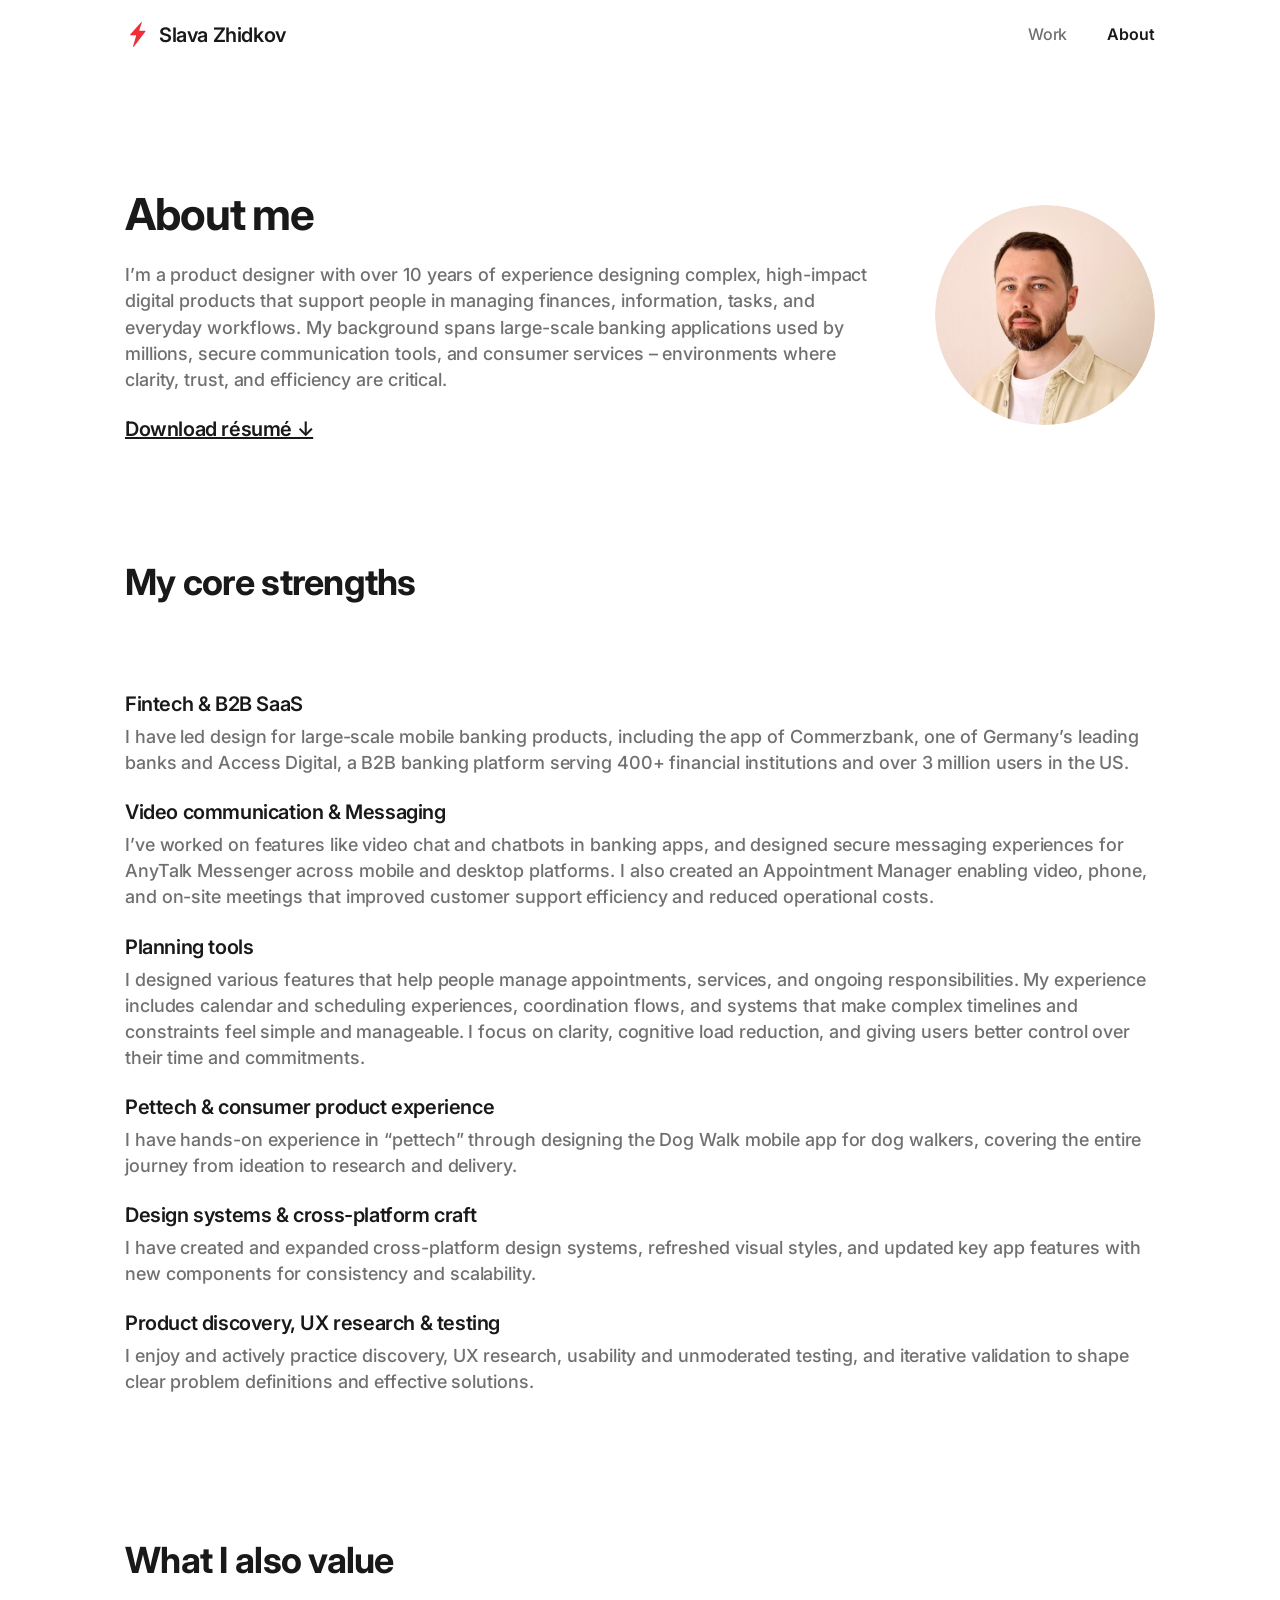
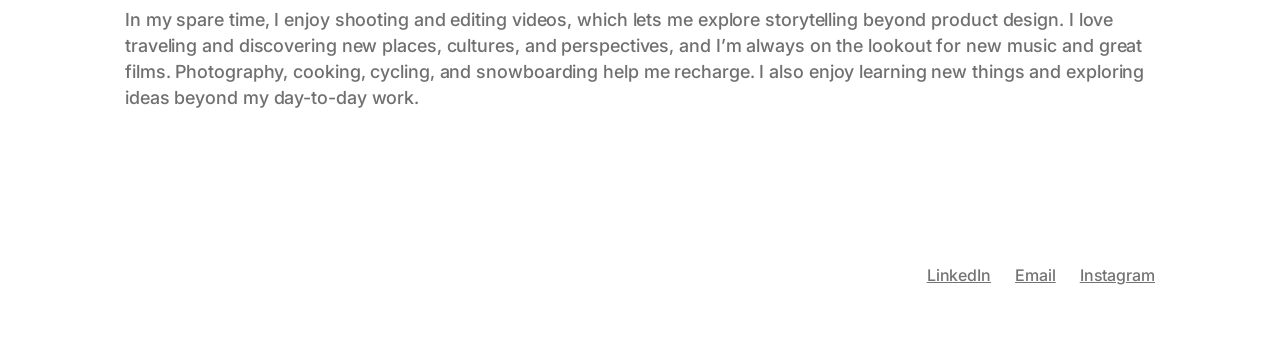
==== about.html @ b67397b9 "feat: Implement new project portfolio pages with corresponding assets and styling, and update the ma" ====
<!DOCTYPE html>
<html lang="en">

<head>
    <meta charset="UTF-8" />
    <meta name="viewport" content="width=device-width, initial-scale=1.0" />
    <title>About — Slava Zhidkov</title>
    <meta name="description"
        content="Product designer with over 10 years of experience designing complex, high-impact digital products." />

    <!-- Google Fonts — Inter 500 / 600 / 700 -->
    <link rel="preconnect" href="https://fonts.googleapis.com" />
    <link rel="preconnect" href="https://fonts.gstatic.com" crossorigin />
    <link href="https://fonts.googleapis.com/css2?family=Inter:wght@500;600;700&display=swap" rel="stylesheet" />

    <!-- Stylesheets -->
    <link rel="stylesheet" href="css/tokens.css" />
    <link rel="stylesheet" href="css/styles.css" />
    <link rel="stylesheet" href="css/about.css" />

    <!-- Favicon -->
    <link rel="icon" type="image/svg+xml" href="assets/logo.svg" />
    <link rel="shortcut icon" href="assets/logo.svg" />
</head>

<body>

    <div class="page page--about">
        <!-- ═══════════════════════════════════════════════════════════════════
         Header
         ═══════════════════════════════════════════════════════════════════ -->
        <nav class="header" id="header">
            <a href="index.html" class="header__brand">
                <img src="assets/logo.svg" alt="Logo" class="header__logo" />
                <span class="header__name">Slava Zhidkov</span>
            </a>
            <div class="header__nav">
                <a href="index.html" class="header__nav-link">Work</a>
                <a href="about.html" class="header__nav-link header__nav-link--active">About</a>
            </div>
        </nav>

        <main>
            <!-- ═══════════════════════════════════════════════════════════════════
             Hero Section
             ═══════════════════════════════════════════════════════════════════ -->
            <section class="about-hero reveal">
                <div class="about-hero__content">
                    <h1 class="about-hero__title">About me</h1>
                    <p class="about-hero__text">
                        I’m a product designer with over 10 years of experience designing complex, high-impact digital
                        products that support people in managing finances, information, tasks, and everyday workflows.
                        My background spans large-scale banking applications used by millions, secure communication
                        tools, and consumer services – environments where clarity, trust, and efficiency are critical.
                    </p>
                    <a href="https://drive.google.com/file/d/1N4j4r5SXSDKYFGmDWdrDZ8zP4lH9md1s/view?usp=sharing"
                        class="about-hero__resume" target="_blank" rel="noopener">Download résumé ↓</a>
                </div>
                <img src="assets/portrait.png" alt="Slava Zhidkov Portrait" class="about-hero__portrait" />
            </section>

            <!-- ═══════════════════════════════════════════════════════════════════
             Core Strengths
             ═══════════════════════════════════════════════════════════════════ -->
            <section class="about-section reveal">
                <h2 class="about-section__title">My core strengths</h2>
                <div class="about-section__list">
                    <div class="about-section__item">
                        <h3 class="about-section__item-title">Fintech & B2B SaaS</h3>
                        <p class="about-section__item-desc">
                            I have led design for large-scale mobile banking products, including the app of Commerzbank,
                            one of Germany’s leading banks and Access Digital, a B2B banking platform serving 400+
                            financial institutions and over 3 million users in the US.
                        </p>
                    </div>
                    <div class="about-section__item">
                        <h3 class="about-section__item-title">Video communication & Messaging</h3>
                        <p class="about-section__item-desc">
                            I’ve worked on features like video chat and chatbots in banking apps, and designed secure
                            messaging experiences for AnyTalk Messenger across mobile and desktop platforms. I also
                            created an Appointment Manager enabling video, phone, and on-site meetings that improved
                            customer support efficiency and reduced operational costs.
                        </p>
                    </div>
                    <div class="about-section__item">
                        <h3 class="about-section__item-title">Planning tools</h3>
                        <p class="about-section__item-desc">
                            I designed various features that help people manage appointments, services, and ongoing
                            responsibilities. My experience includes calendar and scheduling experiences, coordination
                            flows, and systems that make complex timelines and constraints feel simple and manageable. I
                            focus on clarity, cognitive load reduction, and giving users better control over their time
                            and commitments.
                        </p>
                    </div>
                    <div class="about-section__item">
                        <h3 class="about-section__item-title">Pettech & consumer product experience</h3>
                        <p class="about-section__item-desc">
                            I have hands-on experience in “pettech” through designing the Dog Walk mobile app for dog
                            walkers, covering the entire journey from ideation to research and delivery.
                        </p>
                    </div>
                    <div class="about-section__item">
                        <h3 class="about-section__item-title">Design systems & cross-platform craft</h3>
                        <p class="about-section__item-desc">
                            I have created and expanded cross-platform design systems, refreshed visual styles, and
                            updated key app features with new components for consistency and scalability.
                        </p>
                    </div>
                    <div class="about-section__item">
                        <h3 class="about-section__item-title">Product discovery, UX research & testing</h3>
                        <p class="about-section__item-desc">
                            I enjoy and actively practice discovery, UX research, usability and unmoderated testing, and
                            iterative validation to shape clear problem definitions and effective solutions.
                        </p>
                    </div>
                </div>
            </section>

            <!-- ═══════════════════════════════════════════════════════════════════
             What I also value
             ═══════════════════════════════════════════════════════════════════ -->
            <section class="about-section about-section--values reveal">
                <h2 class="about-section__title">What I also value</h2>
                <div class="about-section__list">
                    <div class="about-section__item">
                        <p class="about-section__item-desc">
                            In my spare time, I enjoy shooting and editing videos, which lets me explore storytelling
                            beyond product design. I love traveling and discovering new places, cultures, and
                            perspectives, and I’m always on the lookout for new music and great films. Photography,
                            cooking, cycling, and snowboarding help me recharge. I also enjoy learning new things and
                            exploring ideas beyond my day-to-day work.
                        </p>
                    </div>
                </div>
            </section>
        </main>
    </div>

    <!-- ═══════════════════════════════════════════════════════════════════
       Footer
       ═══════════════════════════════════════════════════════════════════ -->
    <footer class="footer footer--about">
        <nav class="footer__links">
            <a href="https://www.linkedin.com/in/slavazhidkov/" class="footer__link" target="_blank"
                rel="noopener">LinkedIn</a>
            <a href="mailto:slastradamus@gmail.com" class="footer__link">Email</a>
            <a href="https://www.instagram.com/slavazhidkov/" class="footer__link" target="_blank"
                rel="noopener">Instagram</a>
        </nav>
    </footer>

    <!-- JavaScript -->
    <script src="js/main.js"></script>
</body>

</html>
---- css/tokens.css ----
/* ==========================================================================
   Design Tokens — extracted from Figma variables
   ========================================================================== */

:root {
  /* ── Colors ─────────────────────────────────────────────────────────── */
  --color-primary: #f12d3a;
  --color-black: #191919;
  --color-text-secondary: #707070;
  --color-background: #ffffff;
  --color-header-transparent: rgba(255, 255, 255, 0.6);
  --color-divider: #e4e4e4;
  --color-footer-link: rgba(0, 0, 0, 0.55);

  /* ── Typography — Font Family ───────────────────────────────────────── */
  --font-family: "Inter", sans-serif;

  /* ── Typography — Heading H1 ────────────────────────────────────────── */
  --h1-size: 64px;
  --h1-weight: 700;
  --h1-line-height: 1.1;
  --h1-letter-spacing: -1.6px;

  /* ── Typography — Heading H3 ────────────────────────────────────────── */
  --h3-size: 36px;
  --h3-weight: 700;
  --h3-line-height: 1.2;
  --h3-letter-spacing: -0.72px;

  /* ── Typography — Heading H4 ────────────────────────────────────────── */
  --h4-size: 24px;
  --h4-weight: 600;
  --h4-line-height: 1.2;
  --h4-letter-spacing: -0.48px;

  /* ── Typography — Heading H5 ────────────────────────────────────────── */
  --h5-size: 20px;
  --h5-weight: 600;
  --h5-line-height: 1.2;
  --h5-letter-spacing: -0.4px;

  /* ── Typography — Heading H6 ────────────────────────────────────────── */
  --h6-size: 16px;
  --h6-weight: 600;
  --h6-line-height: 1.45;
  --h6-letter-spacing: -0.08px;

  /* ── Typography — Body 1 ────────────────────────────────────────────── */
  --body1-size: 20px;
  --body1-weight: 500;
  --body1-line-height: 1.45;
  --body1-letter-spacing: -0.1px;

  /* ── Typography — Body 2 ────────────────────────────────────────────── */
  --body2-size: 18px;
  --body2-weight: 500;
  --body2-line-height: 1.45;
  --body2-letter-spacing: -0.09px;

  /* ── Typography — Body 3 ────────────────────────────────────────────── */
  --body3-size: 16px;
  --body3-weight: 500;
  --body3-line-height: 1.45;
  --body3-letter-spacing: -0.08px;

  /* ── Typography — Body 4 ────────────────────────────────────────────── */
  --body4-size: 14px;
  --body4-weight: 500;
  --body4-line-height: 1.45;
  --body4-letter-spacing: -0.07px;

  /* ── Layout ─────────────────────────────────────────────────────────── */
  --content-max-width: 1280px;
  --content-padding: 125px;
  --header-height: 70px;
  --card-gap: 48px;
  --card-radius: 10px;
}
---- css/styles.css ----
/* ==========================================================================
   Portfolio — Main Stylesheet
   ========================================================================== */

/* ── Reset & Base ─────────────────────────────────────────────────────── */
*,
*::before,
*::after {
    margin: 0;
    padding: 0;
    box-sizing: border-box;
}

html {
    scroll-behavior: smooth;
    -webkit-font-smoothing: antialiased;
    -moz-osx-font-smoothing: grayscale;
}

body {
    font-family: var(--font-family);
    background-color: var(--color-background);
    color: var(--color-black);
    min-height: 100vh;
    display: flex;
    flex-direction: column;
    align-items: center;
}

a {
    text-decoration: none;
    color: inherit;
}

img {
    display: block;
    max-width: 100%;
}

/* ── Page wrapper ─────────────────────────────────────────────────────── */
.page {
    width: 100%;
    max-width: var(--content-max-width);
    display: flex;
    flex-direction: column;
    align-items: center;
    position: relative;
}

/* ==========================================================================
   Header
   ========================================================================== */
.header {
    position: sticky;
    top: 0;
    z-index: 100;
    width: 100%;
    max-width: var(--content-max-width);
    height: var(--header-height);
    display: flex;
    align-items: center;
    justify-content: space-between;
    padding: 24px var(--content-padding);
    background: var(--color-header-transparent);
    backdrop-filter: blur(15px);
    -webkit-backdrop-filter: blur(15px);
    box-shadow: inset 0 -1px 1px rgba(255, 255, 255, 0.6);
}

/* ── Logo ──────────────────────────────────────────────────────────────── */
.header__brand {
    display: flex;
    align-items: center;
    gap: 8px;
}

.header__logo {
    width: 26px;
    height: 26px;
    flex-shrink: 0;
}

.header__name {
    font-size: var(--h5-size);
    font-weight: var(--h5-weight);
    line-height: var(--h5-line-height);
    letter-spacing: var(--h5-letter-spacing);
    color: var(--color-black);
    white-space: nowrap;
}

/* ── Navigation ───────────────────────────────────────────────────────── */
.header__nav {
    display: flex;
    align-items: center;
    gap: 40px;
}

.header__nav-link {
    font-size: var(--body3-size);
    font-weight: var(--body3-weight);
    line-height: var(--body3-line-height);
    letter-spacing: var(--body3-letter-spacing);
    color: var(--color-text-secondary);
    transition: color 0.2s ease;
    text-transform: capitalize;
}

.header__nav-link:hover {
    color: var(--color-black);
}

.header__nav-link--active {
    font-weight: var(--h6-weight);
    color: var(--color-black);
}

/* ==========================================================================
   Hero
   ========================================================================== */
.hero {
    width: 100%;
    padding: 120px var(--content-padding) 80px;
    display: flex;
    flex-direction: column;
    gap: 24px;
}

.hero__title {
    font-size: var(--h1-size);
    font-weight: var(--h1-weight);
    line-height: var(--h1-line-height);
    letter-spacing: var(--h1-letter-spacing);
    color: var(--color-black);
    max-width: 800px;
}

.hero__description {
    font-size: var(--body1-size);
    font-weight: var(--body1-weight);
    line-height: var(--body1-line-height);
    letter-spacing: var(--body1-letter-spacing);
    color: var(--color-text-secondary);
    max-width: 1030px;
}

/* ==========================================================================
   Project Cards
   ========================================================================== */
.projects {
    width: 100%;
    padding: 0 var(--content-padding) 80px;
    display: grid;
    grid-template-columns: repeat(3, 1fr);
    gap: var(--card-gap);
}

.card {
    display: flex;
    flex-direction: column;
    gap: 32px;
    border-radius: 8px;
    cursor: pointer;
    transition: transform 300ms ease;
}

.card:hover {
    transform: translateY(-8px);
}

.card__image-wrapper {
    position: relative;
    width: 100%;
    aspect-ratio: 552 / 414;
    border-radius: var(--card-radius);
    overflow: hidden;
}

.card__image {
    width: 100%;
    height: 100%;
    object-fit: cover;
    border-radius: var(--card-radius);
}

.card__info {
    display: flex;
    flex-direction: column;
    gap: 8px;
}

.card__header {
    display: flex;
    align-items: baseline;
    justify-content: space-between;
    white-space: nowrap;
}

.card__title {
    font-size: var(--h5-size);
    font-weight: var(--h5-weight);
    line-height: var(--h5-line-height);
    letter-spacing: var(--h5-letter-spacing);
    color: var(--color-black);
}

.card__year {
    font-size: var(--body3-size);
    font-weight: var(--body3-weight);
    line-height: var(--body3-line-height);
    letter-spacing: var(--body3-letter-spacing);
    color: var(--color-text-secondary);
}

.card__description {
    font-size: var(--body4-size);
    font-weight: var(--body4-weight);
    line-height: var(--body4-line-height);
    letter-spacing: var(--body4-letter-spacing);
    color: var(--color-text-secondary);
    height: 40px;
}

/* ==========================================================================
   Experience Section
   ========================================================================== */
.experience {
    width: 100%;
    padding: 40px 120px 120px;
    overflow: hidden;
}

.experience__inner {
    display: flex;
    flex-direction: column;
    gap: 24px;
}

.experience__heading {
    font-size: var(--h3-size);
    font-weight: var(--h3-weight);
    line-height: var(--h3-line-height);
    letter-spacing: var(--h3-letter-spacing);
    color: var(--color-black);
    padding-bottom: 64px;
}

.experience__row {
    display: flex;
    align-items: center;
    justify-content: space-between;
    padding-bottom: 24px;
    border-bottom: 1px solid var(--color-divider);
    transition: transform 300ms ease;
    cursor: pointer;
}

.experience__row:hover {
    transform: translateY(-4px);
}

.experience__details {
    display: flex;
    flex-direction: column;
    gap: 8px;
    flex: 1;
}

.experience__title {
    font-size: var(--h4-size);
    font-weight: var(--h4-weight);
    line-height: var(--h4-line-height);
    letter-spacing: var(--h4-letter-spacing);
    color: var(--color-black);
}

.experience__description {
    font-size: var(--body4-size);
    font-weight: var(--body4-weight);
    line-height: var(--body4-line-height);
    letter-spacing: var(--body4-letter-spacing);
    color: var(--color-text-secondary);
}

.experience__year {
    font-size: var(--body2-size);
    font-weight: var(--body2-weight);
    line-height: var(--body2-line-height);
    letter-spacing: var(--body2-letter-spacing);
    color: var(--color-text-secondary);
    text-align: right;
    white-space: nowrap;
    flex-shrink: 0;
}

/* ==========================================================================
   Footer
   ========================================================================== */
.footer {
    width: 100%;
    max-width: var(--content-max-width);
    display: flex;
    align-items: center;
    justify-content: flex-end;
    padding: 64px var(--content-padding);
    height: 162px;
}

.footer__links {
    display: flex;
    align-items: center;
    gap: 24px;
}

.footer__link {
    font-size: var(--body3-size);
    font-weight: var(--body3-weight);
    line-height: var(--body3-line-height);
    letter-spacing: var(--body3-letter-spacing);
    color: var(--color-footer-link);
    text-decoration: underline;
    transition: color 0.2s ease;
}

.footer__link:hover {
    color: var(--color-black);
}

/* ==========================================================================
   Scroll-reveal Animation
   ========================================================================== */
.reveal {
    opacity: 0;
    transform: translateY(24px);
    transition: opacity 0.6s cubic-bezier(0.25, 0.46, 0.45, 0.94),
        transform 0.6s cubic-bezier(0.25, 0.46, 0.45, 0.94);
}

.reveal--visible {
    opacity: 1;
    transform: translateY(0);
}

/* Once the reveal animation finishes, switch to the fast hover transition */
.card.reveal--visible,
.experience__row.reveal--visible {
    transition: transform 300ms ease;
}

/* ==========================================================================
   Tablet / Portrait — max-width: 1279px
   Switches to single-column the moment the viewport is narrower than the
   desktop container, so cards never shrink.
   ========================================================================== */
@media (max-width: 1279px) {
    .page {
        max-width: 800px;
    }

    .header {
        max-width: 800px;
        padding: 24px;
    }

    .footer {
        max-width: 800px;
        padding: 64px;
    }

    .header__nav {
        gap: 32px;
    }

    .hero {
        padding: 80px 64px 56px;
    }

    .hero__title {
        max-width: none;
    }

    .hero__description {
        max-width: none;
    }

    .projects {
        grid-template-columns: 1fr;
        gap: 32px;
        padding: 0 64px 32px;
    }

    .card {
        gap: 16px;
    }

    .experience {
        padding: 96px 64px;
    }

    .footer {
        padding: 64px;
    }
}

/* ==========================================================================
   Mobile — max-width: 799px
   ========================================================================== */
@media (max-width: 799px) {
    .page {
        max-width: 375px;
    }

    .header {
        max-width: 375px;
        padding: 24px;
    }

    .footer {
        max-width: 375px;
        padding: 64px 24px;
    }

    .header__nav {
        gap: 24px;
    }

    .hero {
        padding: 80px 24px 56px;
    }

    .projects {
        padding: 0 24px 32px;
    }

    .experience {
        padding: 64px 24px;
    }

    .footer {
        padding: 64px 24px;
    }
}
---- css/about.css ----
/* ==========================================================================
   About Page — Styles
   ========================================================================== */

/* ── About Layout ──────────────────────────────────────────────────────── */
.about-hero {
    width: 100%;
    padding: 120px var(--content-padding) 60px;
    display: flex;
    justify-content: space-between;
    align-items: center;
}

.about-hero__content {
    display: flex;
    flex-direction: column;
    gap: 24px;
    max-width: 756px;
}

.about-hero__title {
    font-size: 44px;
    font-weight: 700;
    line-height: 1.1;
    letter-spacing: -1.1px;
    color: var(--color-black);
}

.about-hero__text {
    font-size: var(--body2-size);
    font-weight: var(--body2-weight);
    line-height: var(--body2-line-height);
    letter-spacing: var(--body2-letter-spacing);
    color: var(--color-text-secondary);
}

.about-hero__resume {
    font-size: 20px;
    font-weight: 600;
    line-height: 1.2;
    letter-spacing: -0.4px;
    color: var(--color-black);
    text-decoration: underline;
}

.about-hero__portrait {
    width: 220px;
    height: 220px;
    border-radius: 50%;
    object-fit: cover;
}

/* ── Sections ──────────────────────────────────────────────────────────── */
.about-section {
    width: 100%;
    padding: 60px var(--content-padding);
    display: flex;
    flex-direction: column;
    gap: 88px;
}

.about-section--values {
    gap: 24px;
}

.about-section__title {
    font-size: 36px;
    font-weight: 700;
    line-height: 1.2;
    letter-spacing: -0.72px;
    color: var(--color-black);
}

.about-section__list {
    display: flex;
    flex-direction: column;
}

.about-section__item {
    display: flex;
    flex-direction: column;
    gap: 8px;
    padding-bottom: 24px;
}

.about-section__item-title {
    font-size: 20px;
    font-weight: 600;
    line-height: 1.2;
    letter-spacing: -0.4px;
    color: var(--color-black);
}

.about-section__item-desc {
    font-size: var(--body2-size);
    font-weight: var(--body2-weight);
    line-height: var(--body2-line-height);
    letter-spacing: var(--body2-letter-spacing);
    color: var(--color-text-secondary);
    max-width: 1040px;
}

/* ── Footer ────────────────────────────────────────────────────────────── */
.footer--about {
    justify-content: flex-end;
}

/* ==========================================================================
   Tablet — max-width: 1279px
   ========================================================================== */
@media (max-width: 1279px) {
    .about-hero {
        padding: 120px 64px 60px;
        gap: 80px;
    }

    .about-hero__portrait {
        width: 164px;
        height: 164px;
    }

    .about-section {
        padding: 64px;
    }

    .about-section__item-desc {
        max-width: none;
    }
}

/* ==========================================================================
   Mobile — max-width: 799px
   ========================================================================== */
@media (max-width: 799px) {
    .about-hero {
        flex-direction: column-reverse;
        padding: 80px 24px 40px;
        align-items: flex-start;
        gap: 40px;
    }

    .about-hero__portrait {
        width: 120px;
        height: 120px;
    }

    .about-hero__title {
        font-size: 32px;
    }

    .about-section {
        padding: 40px 24px;
        gap: 48px;
    }

    .about-section__title {
        font-size: 28px;
    }

    .footer--about {
        padding: 64px 24px;
    }
}
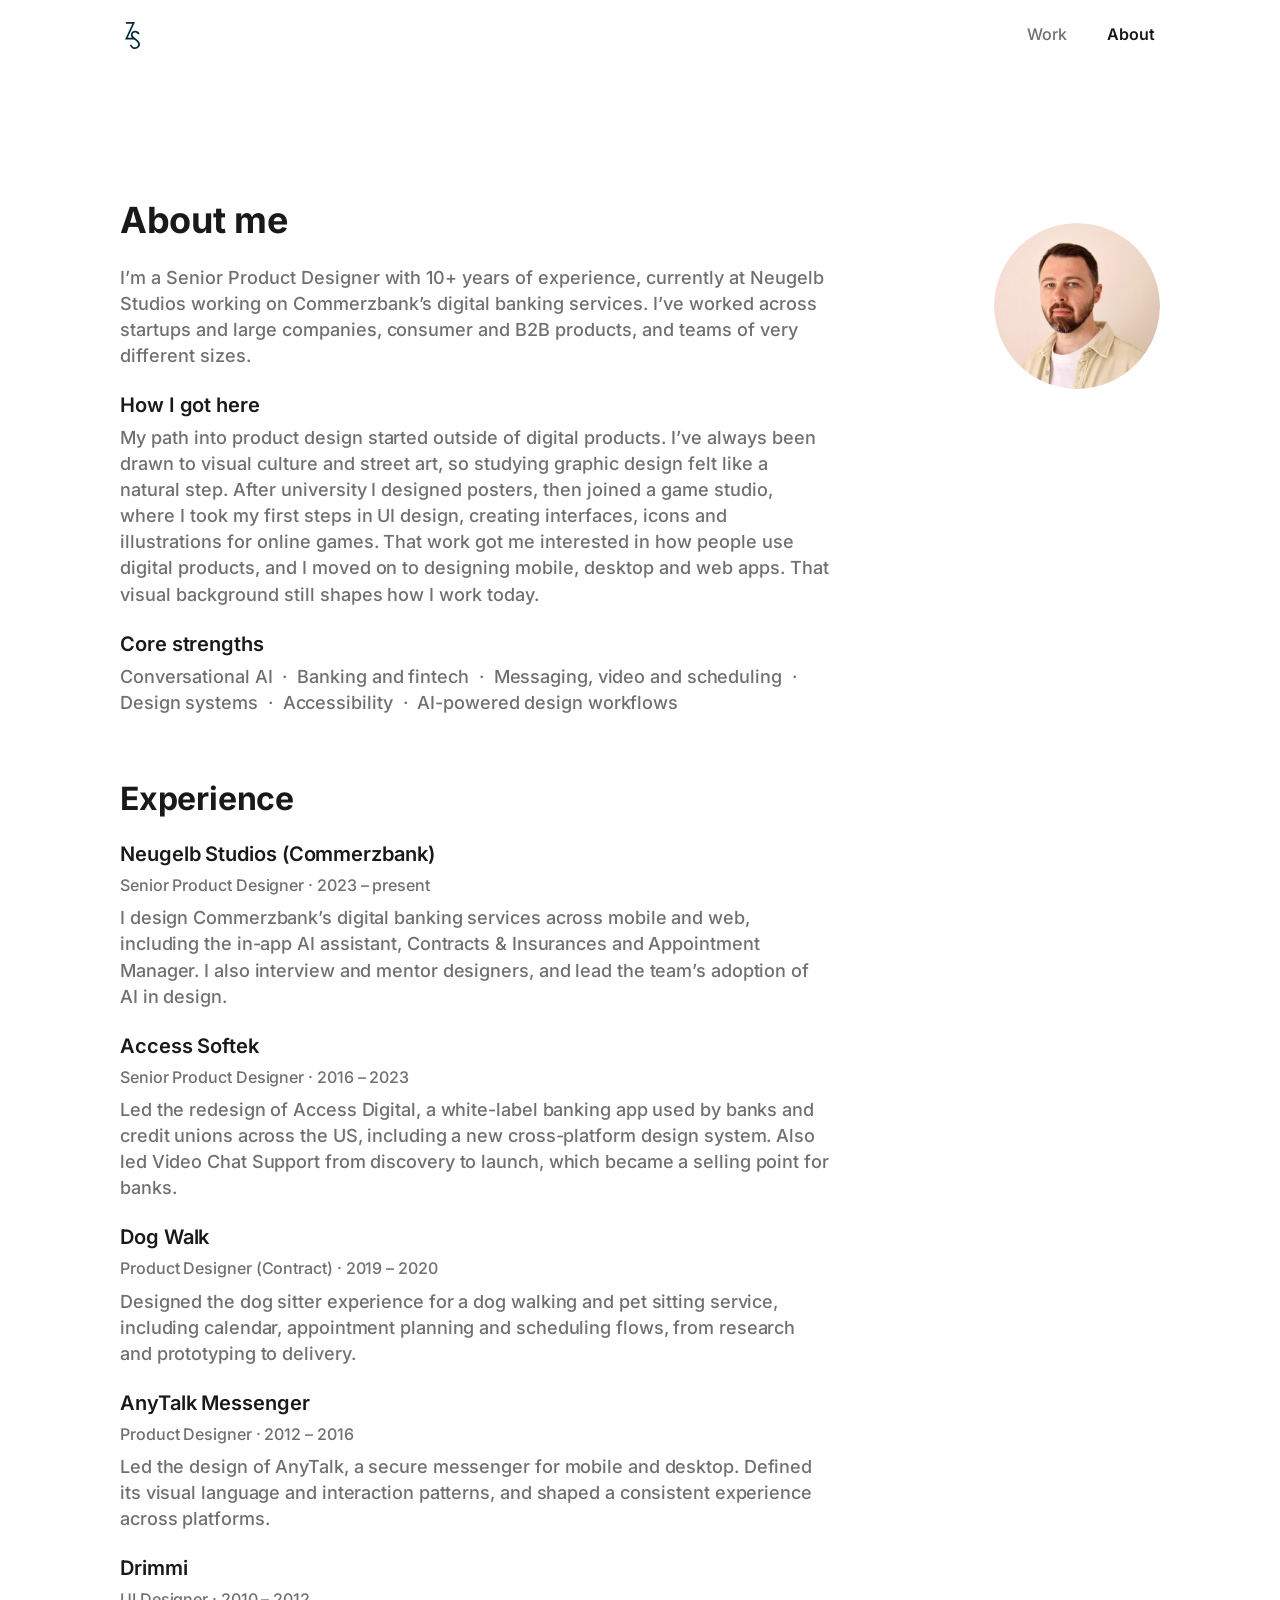
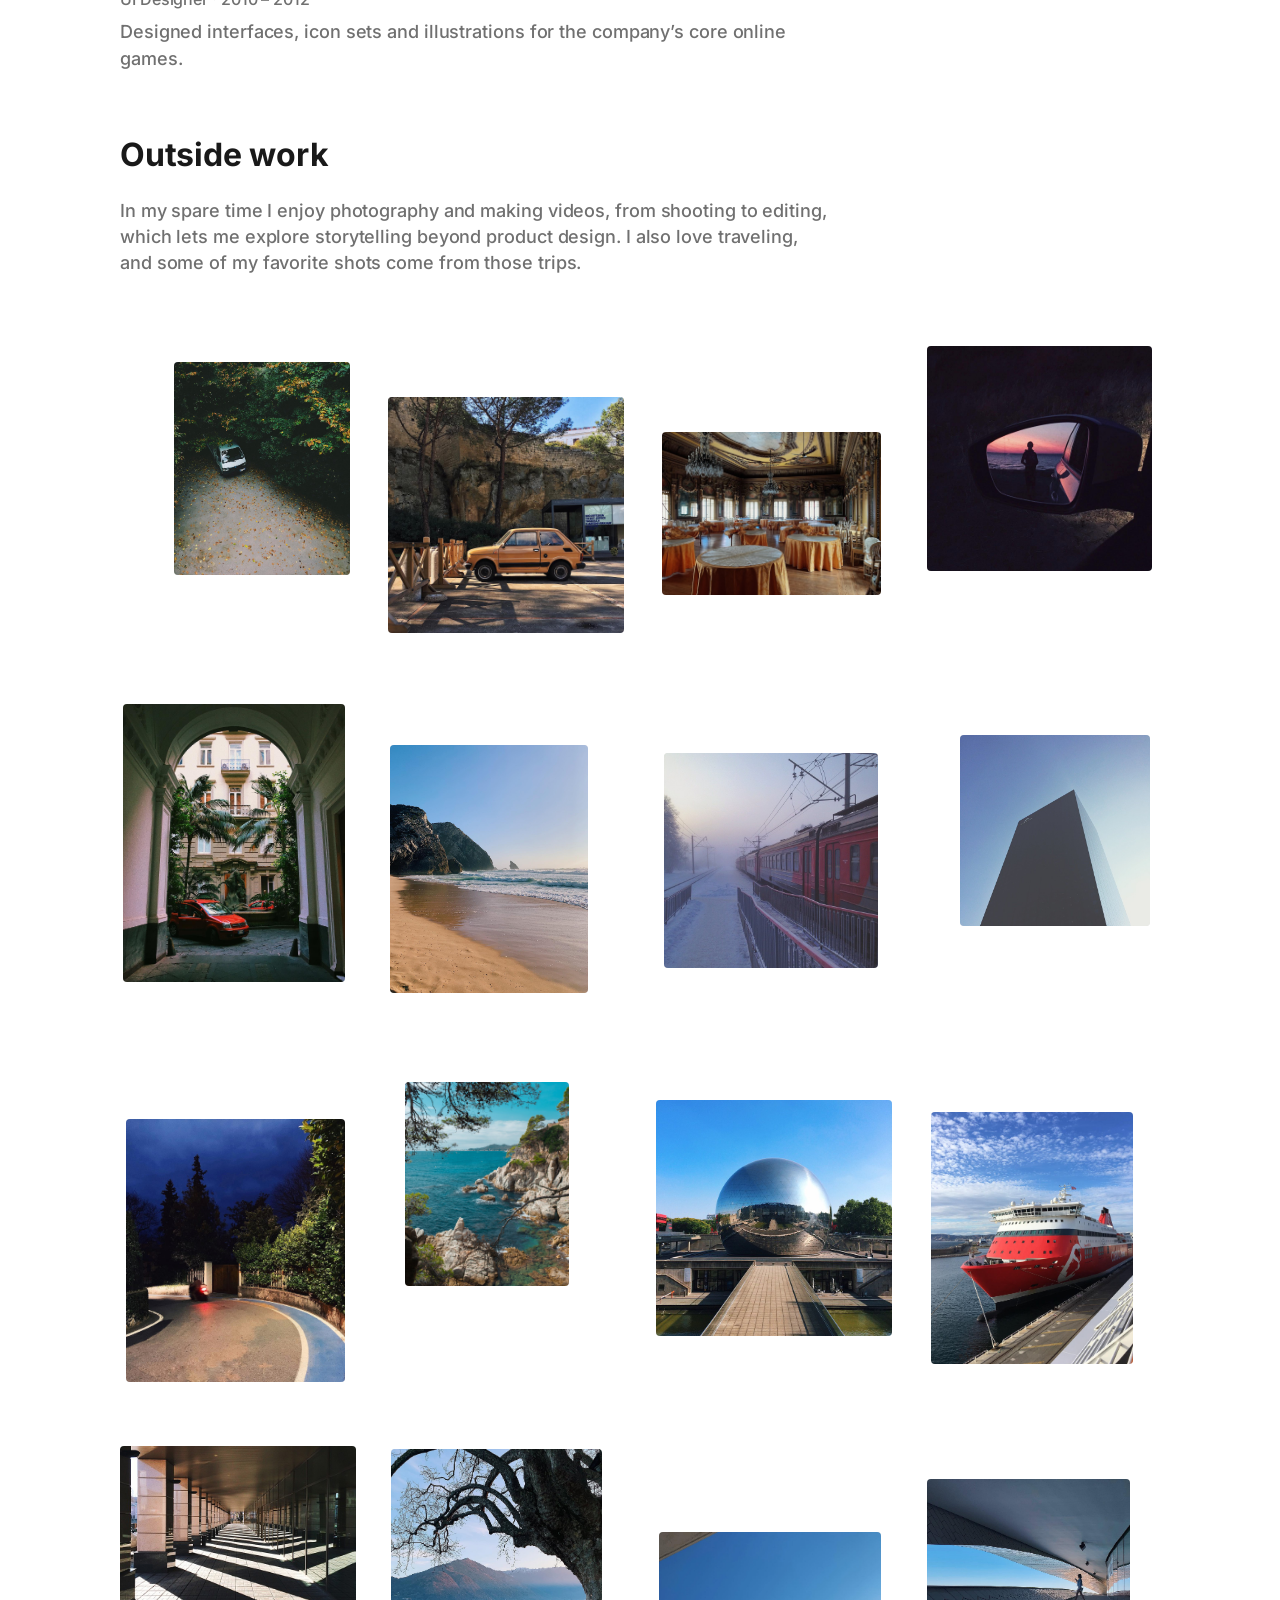
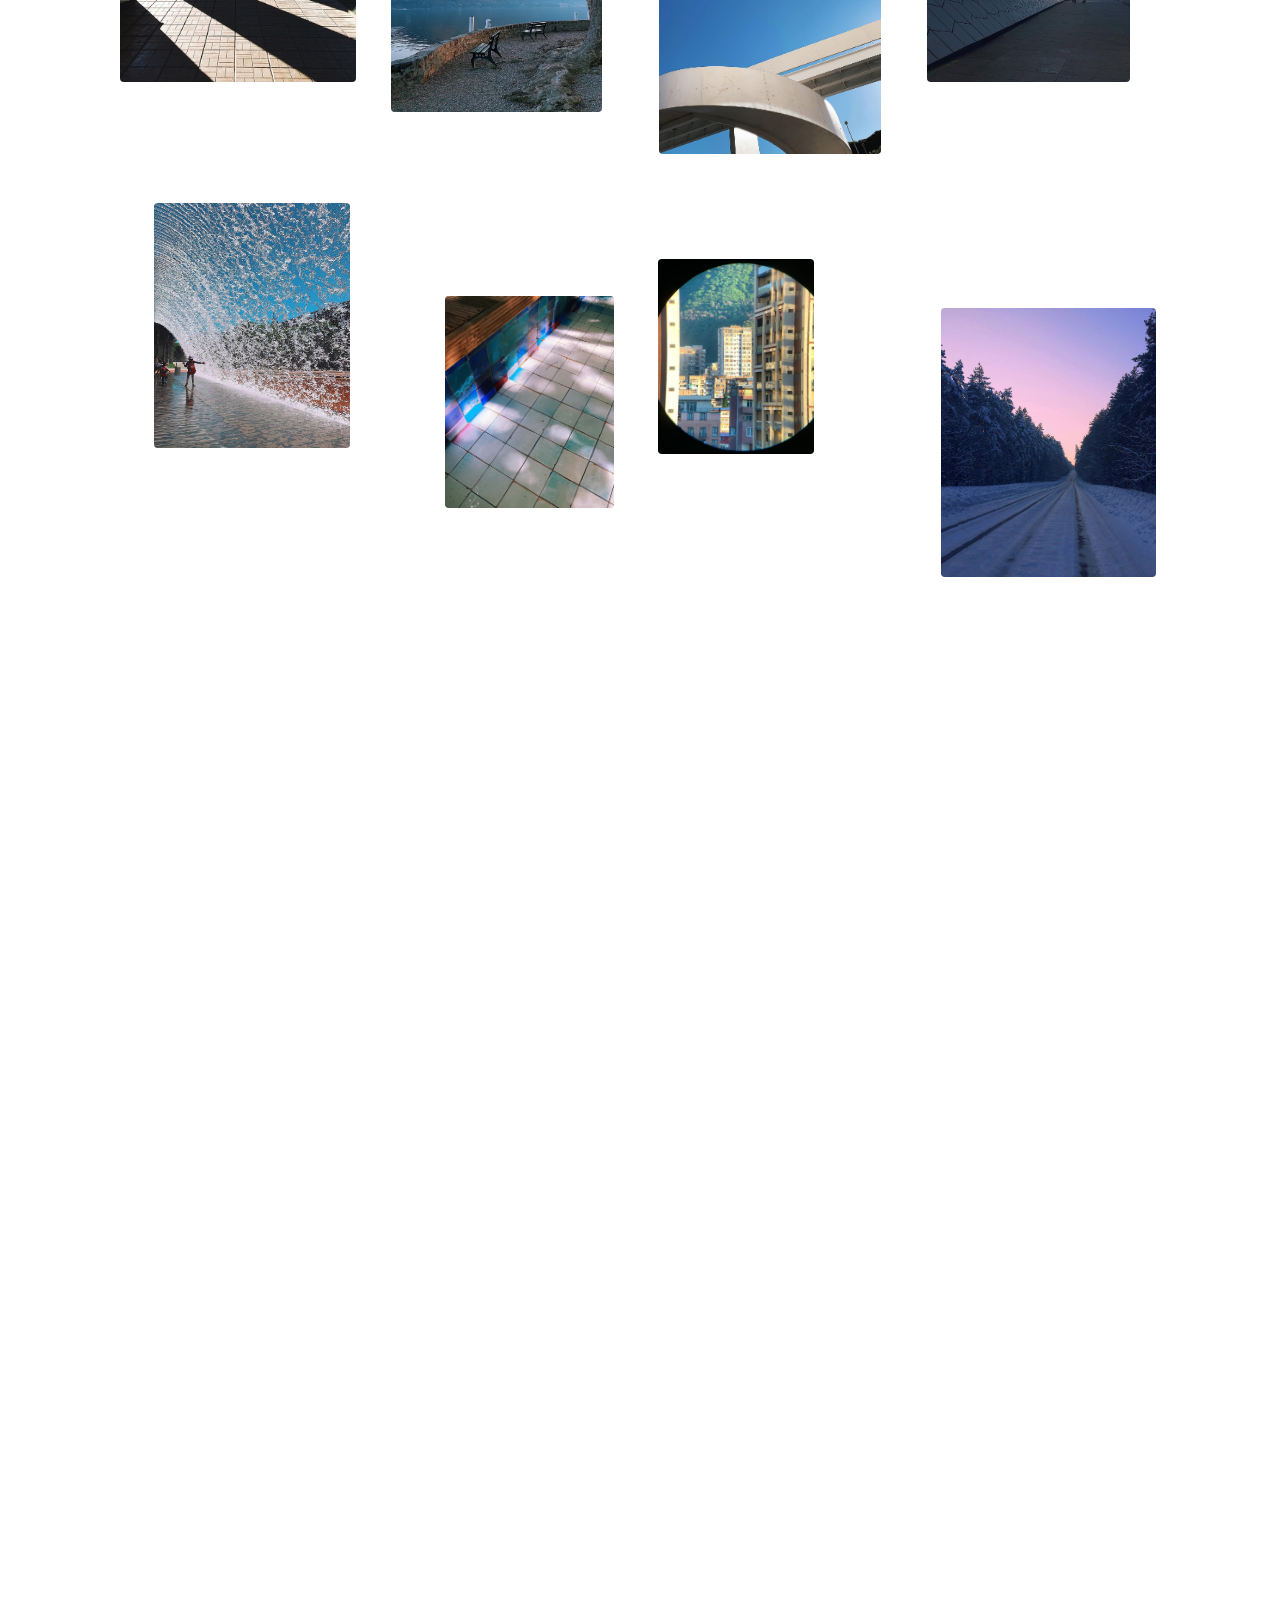
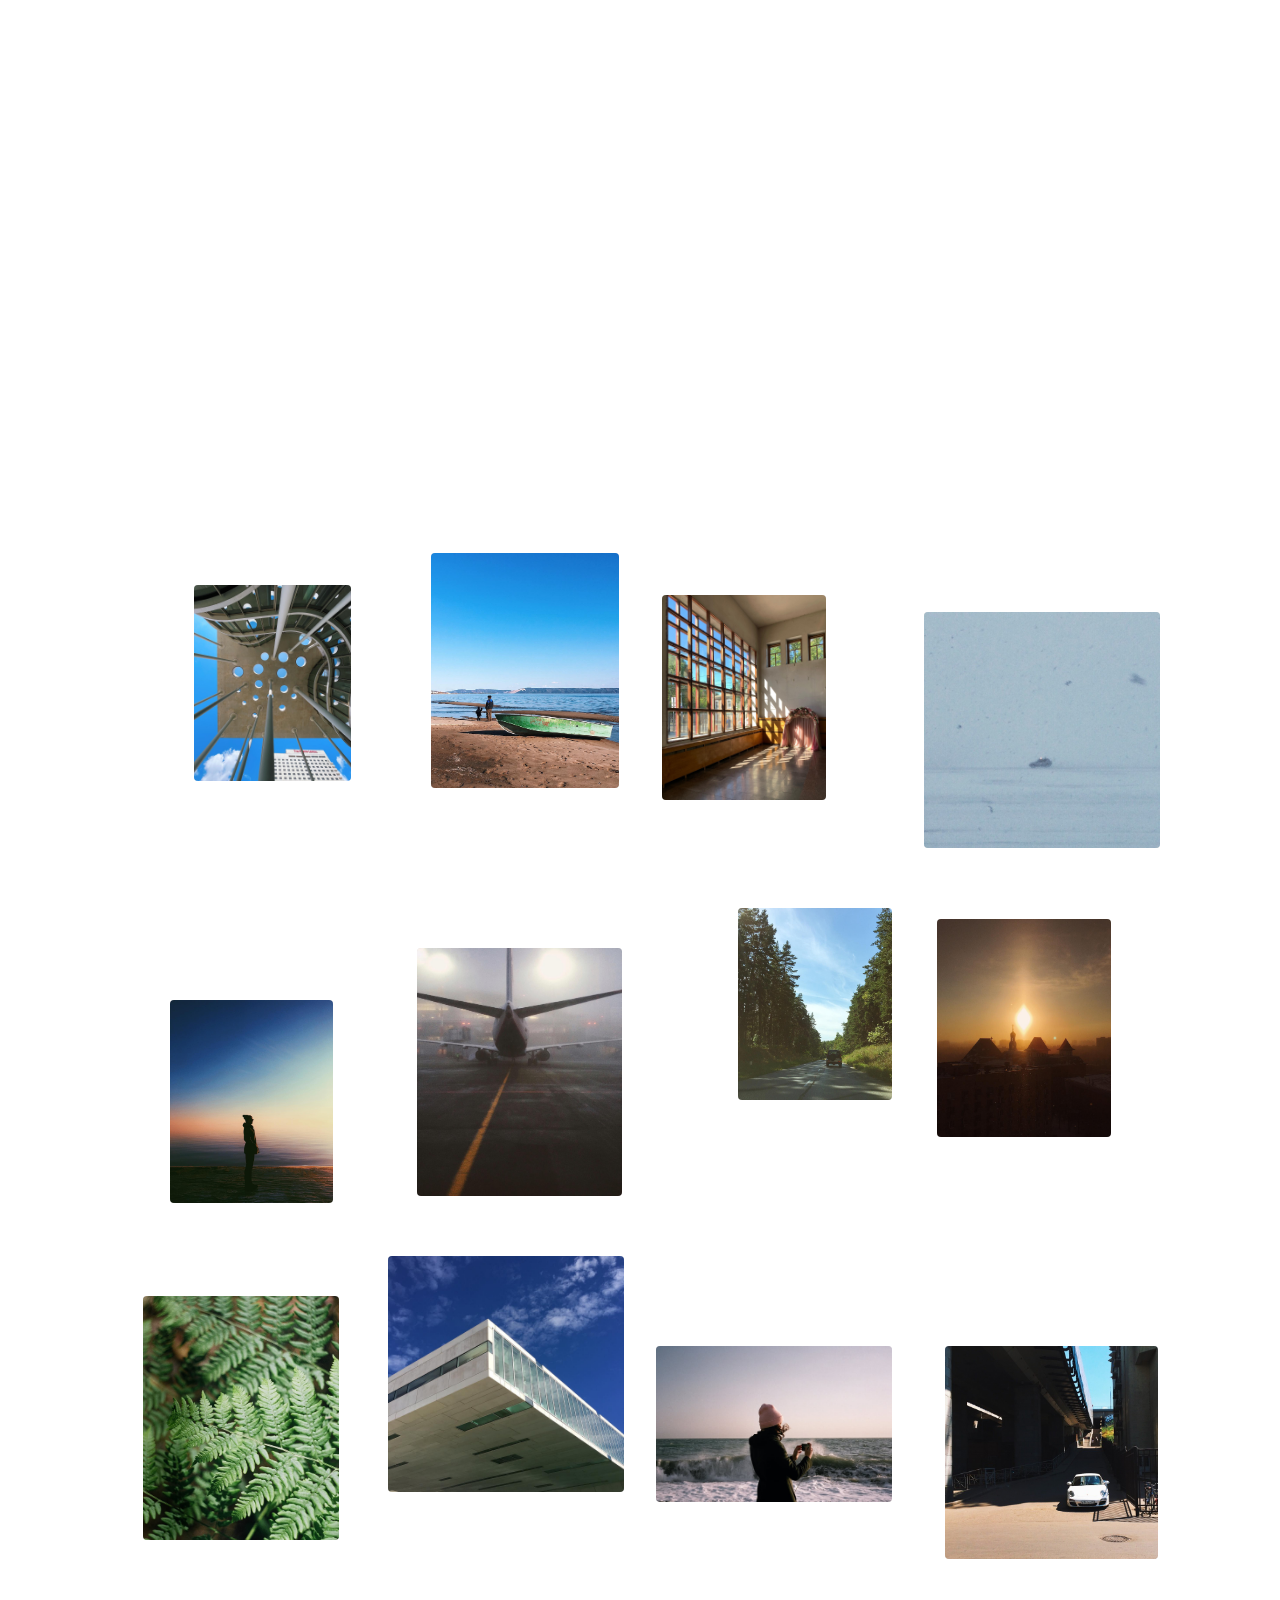
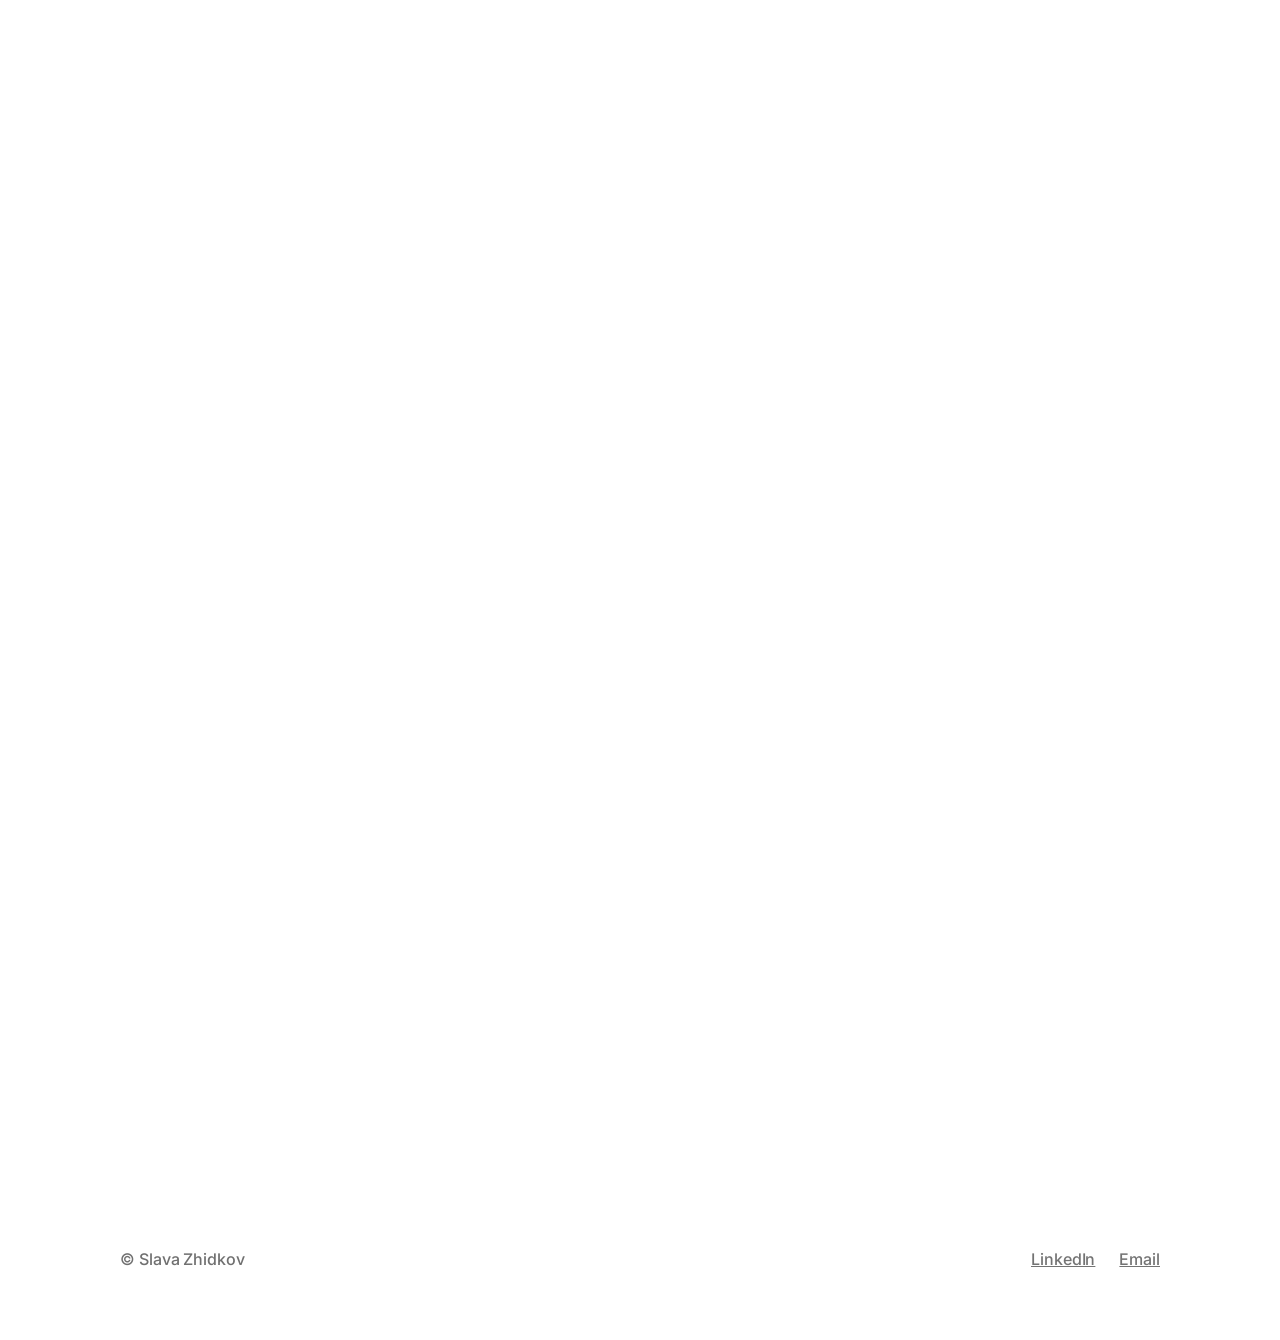
==== commit bb1e9231: "feat: Rebuild portfolio for launch on GitHub Pages - New About page: intro, story and core strengths" ====
--- a/about.html
+++ b/about.html
@@ -8,12 +8,8 @@
     <meta name="description"
         content="Product designer with over 10 years of experience designing complex, high-impact digital products." />
 
-    <!-- Google Fonts — Inter 500 / 600 / 700 -->
-    <link rel="preconnect" href="https://fonts.googleapis.com" />
-    <link rel="preconnect" href="https://fonts.gstatic.com" crossorigin />
-    <link href="https://fonts.googleapis.com/css2?family=Inter:wght@500;600;700&display=swap" rel="stylesheet" />
-
     <!-- Stylesheets -->
+    <link rel="preload" href="assets/fonts/inter-latin.woff2" as="font" type="font/woff2" crossorigin />
     <link rel="stylesheet" href="css/tokens.css" />
     <link rel="stylesheet" href="css/styles.css" />
     <link rel="stylesheet" href="css/about.css" />
@@ -31,8 +27,7 @@
          ═══════════════════════════════════════════════════════════════════ -->
         <nav class="header" id="header">
             <a href="index.html" class="header__brand">
-                <img src="assets/logo.svg" alt="Logo" class="header__logo" />
-                <span class="header__name">Slava Zhidkov</span>
+                <img src="assets/logo.svg" alt="Slava Zhidkov" class="header__logo" />
             </a>
             <div class="header__nav">
                 <a href="index.html" class="header__nav-link">Work</a>
@@ -45,92 +40,459 @@
              Hero Section
              ═══════════════════════════════════════════════════════════════════ -->
             <section class="about-hero reveal">
-                <div class="about-hero__content">
+                <div class="about-hero__intro">
                     <h1 class="about-hero__title">About me</h1>
                     <p class="about-hero__text">
-                        I’m a product designer with over 10 years of experience designing complex, high-impact digital
-                        products that support people in managing finances, information, tasks, and everyday workflows.
-                        My background spans large-scale banking applications used by millions, secure communication
-                        tools, and consumer services – environments where clarity, trust, and efficiency are critical.
+                        I’m a Senior Product Designer with 10+ years of experience, currently at Neugelb Studios
+                        working on Commerzbank’s digital banking services. I’ve worked across startups and large
+                        companies, consumer and B2B products, and teams of very different sizes.
                     </p>
-                    <a href="https://drive.google.com/file/d/1N4j4r5SXSDKYFGmDWdrDZ8zP4lH9md1s/view?usp=sharing"
-                        class="about-hero__resume" target="_blank" rel="noopener">Download résumé ↓</a>
+                    <div class="about-hero__story">
+                        <h2 class="about-section__item-title">How I got here</h2>
+                        <p class="about-hero__text">
+                            My path into product design started outside of digital products. I’ve always been drawn to visual culture and street art, so studying graphic design felt like a natural step. After university I designed posters, then joined a game studio, where I took my first steps in UI design, creating interfaces, icons and illustrations for online games. That work got me interested in how people use digital products, and I moved on to designing mobile, desktop and web apps. That visual background still shapes how I work today.
+                        </p>
+                    </div>
+                    <div class="about-hero__story">
+                        <h2 class="about-section__item-title">Core strengths</h2>
+                        <ul class="about-strengths">
+                            <li class="about-strengths__item">Conversational AI</li>
+                            <li class="about-strengths__item">Banking and fintech</li>
+                            <li class="about-strengths__item">Messaging, video and scheduling</li>
+                            <li class="about-strengths__item">Design systems</li>
+                            <li class="about-strengths__item">Accessibility</li>
+                            <li class="about-strengths__item">AI-powered design workflows</li>
+                        </ul>
+                    </div>
                 </div>
                 <img src="assets/portrait.png" alt="Slava Zhidkov Portrait" class="about-hero__portrait" />
             </section>
 
-            <!-- ═══════════════════════════════════════════════════════════════════
-             Core Strengths
-             ═══════════════════════════════════════════════════════════════════ -->
             <section class="about-section reveal">
-                <h2 class="about-section__title">My core strengths</h2>
+                <h2 class="about-section__title">Experience</h2>
                 <div class="about-section__list">
                     <div class="about-section__item">
-                        <h3 class="about-section__item-title">Fintech & B2B SaaS</h3>
+                        <div class="about-job__heading">
+                            <h3 class="about-section__item-title">Neugelb Studios (Commerzbank)</h3>
+                            <p class="about-job__meta">Senior Product Designer · 2023 – present</p>
+                        </div>
                         <p class="about-section__item-desc">
-                            I have led design for large-scale mobile banking products, including the app of Commerzbank,
-                            one of Germany’s leading banks and Access Digital, a B2B banking platform serving 400+
-                            financial institutions and over 3 million users in the US.
+                            I design Commerzbank’s digital banking services across mobile and web, including the in-app AI assistant, Contracts &amp; Insurances and Appointment Manager. I also interview and mentor designers, and lead the team’s adoption of AI in design.
                         </p>
                     </div>
                     <div class="about-section__item">
-                        <h3 class="about-section__item-title">Video communication & Messaging</h3>
+                        <div class="about-job__heading">
+                            <h3 class="about-section__item-title">Access Softek</h3>
+                            <p class="about-job__meta">Senior Product Designer · 2016 – 2023</p>
+                        </div>
                         <p class="about-section__item-desc">
-                            I’ve worked on features like video chat and chatbots in banking apps, and designed secure
-                            messaging experiences for AnyTalk Messenger across mobile and desktop platforms. I also
-                            created an Appointment Manager enabling video, phone, and on-site meetings that improved
-                            customer support efficiency and reduced operational costs.
+                            Led the redesign of Access Digital, a white-label banking app used by banks and credit unions across the US, including a new cross-platform design system. Also led Video Chat Support from discovery to launch, which became a selling point for banks.
                         </p>
                     </div>
                     <div class="about-section__item">
-                        <h3 class="about-section__item-title">Planning tools</h3>
+                        <div class="about-job__heading">
+                            <h3 class="about-section__item-title">Dog Walk</h3>
+                            <p class="about-job__meta">Product Designer (Contract) · 2019 – 2020</p>
+                        </div>
                         <p class="about-section__item-desc">
-                            I designed various features that help people manage appointments, services, and ongoing
-                            responsibilities. My experience includes calendar and scheduling experiences, coordination
-                            flows, and systems that make complex timelines and constraints feel simple and manageable. I
-                            focus on clarity, cognitive load reduction, and giving users better control over their time
-                            and commitments.
+                            Designed the dog sitter experience for a dog walking and pet sitting service, including calendar, appointment planning and scheduling flows, from research and prototyping to delivery.
                         </p>
                     </div>
                     <div class="about-section__item">
-                        <h3 class="about-section__item-title">Pettech & consumer product experience</h3>
+                        <div class="about-job__heading">
+                            <h3 class="about-section__item-title">AnyTalk Messenger</h3>
+                            <p class="about-job__meta">Product Designer · 2012 – 2016</p>
+                        </div>
                         <p class="about-section__item-desc">
-                            I have hands-on experience in “pettech” through designing the Dog Walk mobile app for dog
-                            walkers, covering the entire journey from ideation to research and delivery.
+                            Led the design of AnyTalk, a secure messenger for mobile and desktop. Defined its visual language and interaction patterns, and shaped a consistent experience across platforms.
                         </p>
                     </div>
                     <div class="about-section__item">
-                        <h3 class="about-section__item-title">Design systems & cross-platform craft</h3>
+                        <div class="about-job__heading">
+                            <h3 class="about-section__item-title">Drimmi</h3>
+                            <p class="about-job__meta">UI Designer · 2010 – 2012</p>
+                        </div>
                         <p class="about-section__item-desc">
-                            I have created and expanded cross-platform design systems, refreshed visual styles, and
-                            updated key app features with new components for consistency and scalability.
-                        </p>
-                    </div>
-                    <div class="about-section__item">
-                        <h3 class="about-section__item-title">Product discovery, UX research & testing</h3>
-                        <p class="about-section__item-desc">
-                            I enjoy and actively practice discovery, UX research, usability and unmoderated testing, and
-                            iterative validation to shape clear problem definitions and effective solutions.
+                            Designed interfaces, icon sets and illustrations for the company’s core online games.
                         </p>
                     </div>
                 </div>
             </section>
 
-            <!-- ═══════════════════════════════════════════════════════════════════
-             What I also value
-             ═══════════════════════════════════════════════════════════════════ -->
             <section class="about-section about-section--values reveal">
-                <h2 class="about-section__title">What I also value</h2>
+                <h2 class="about-section__title">Outside work</h2>
                 <div class="about-section__list">
                     <div class="about-section__item">
                         <p class="about-section__item-desc">
-                            In my spare time, I enjoy shooting and editing videos, which lets me explore storytelling
-                            beyond product design. I love traveling and discovering new places, cultures, and
-                            perspectives, and I’m always on the lookout for new music and great films. Photography,
-                            cooking, cycling, and snowboarding help me recharge. I also enjoy learning new things and
-                            exploring ideas beyond my day-to-day work.
-                        </p>
-                    </div>
+                            In my spare time I enjoy photography and making videos, from shooting to editing, which lets me explore storytelling beyond product design. I also love traveling, and some of my favorite shots come from those trips.
+                        </p>
+                    </div>
+                </div>
+            </section>
+
+            <!-- ═══════════════════════════════════════════════════════════════════
+             Photos
+             To add a photo, copy one <figure> block and change the file, the
+             descriptions and width/height (the photo's real pixel size: the
+             layout and the enlarged view use them). Add a
+             <figcaption class="photo-wall__caption"> after the button for a caption.
+             ═══════════════════════════════════════════════════════════════════ -->
+            <section class="about-photos" aria-label="Photos">
+                <div class="photo-wall">
+                    <figure class="photo-wall__item reveal">
+                        <button class="photo-wall__frame" type="button" aria-label="Enlarge photo: White van parked on a leafy forest road">
+                            <img src="assets/photos/B-02.jpg" width="1080" height="1299" alt="White van parked on a leafy forest road" loading="lazy" />
+                            <span class="photo-wall__glare" aria-hidden="true"></span>
+                        </button>
+                    </figure>
+                    <figure class="photo-wall__item reveal">
+                        <button class="photo-wall__frame" type="button" aria-label="Enlarge photo: Small orange car parked by a cliff under trees">
+                            <img src="assets/photos/B-03.jpg" width="1080" height="1080" alt="Small orange car parked by a cliff under trees" loading="lazy" />
+                            <span class="photo-wall__glare" aria-hidden="true"></span>
+                        </button>
+                    </figure>
+                    <figure class="photo-wall__item reveal">
+                        <button class="photo-wall__frame" type="button" aria-label="Enlarge photo: Ornate banquet hall with chandeliers and round tables">
+                            <img src="assets/photos/C-04.jpg" width="900" height="675" alt="Ornate banquet hall with chandeliers and round tables" loading="lazy" />
+                            <span class="photo-wall__glare" aria-hidden="true"></span>
+                        </button>
+                    </figure>
+                    <figure class="photo-wall__item reveal">
+                        <button class="photo-wall__frame" type="button" aria-label="Enlarge photo: Sunset and a figure reflected in a car's side mirror">
+                            <img src="assets/photos/C-05.jpg" width="1080" height="1080" alt="Sunset and a figure reflected in a car's side mirror" loading="lazy" />
+                            <span class="photo-wall__glare" aria-hidden="true"></span>
+                        </button>
+                    </figure>
+                    <figure class="photo-wall__item reveal">
+                        <button class="photo-wall__frame" type="button" aria-label="Enlarge photo: Red car in a courtyard seen through an arched gateway">
+                            <img src="assets/photos/D-06.jpg" width="1080" height="1350" alt="Red car in a courtyard seen through an arched gateway" loading="lazy" />
+                            <span class="photo-wall__glare" aria-hidden="true"></span>
+                        </button>
+                    </figure>
+                    <figure class="photo-wall__item reveal">
+                        <button class="photo-wall__frame" type="button" aria-label="Enlarge photo: Sandy beach and rocks by the sea">
+                            <img src="assets/photos/E-08.jpg" width="1440" height="1801" alt="Sandy beach and rocks by the sea" loading="lazy" />
+                            <span class="photo-wall__glare" aria-hidden="true"></span>
+                        </button>
+                    </figure>
+                    <figure class="photo-wall__item reveal">
+                        <button class="photo-wall__frame" type="button" aria-label="Enlarge photo: Red train passing through winter fog">
+                            <img src="assets/photos/E-09.jpg" width="640" height="640" alt="Red train passing through winter fog" loading="lazy" />
+                            <span class="photo-wall__glare" aria-hidden="true"></span>
+                        </button>
+                    </figure>
+                    <figure class="photo-wall__item reveal">
+                        <button class="photo-wall__frame" type="button" aria-label="Enlarge photo: Dark tower against a pale sky">
+                            <img src="assets/photos/Z-11.jpg" width="640" height="640" alt="Dark tower against a pale sky" loading="lazy" />
+                            <span class="photo-wall__glare" aria-hidden="true"></span>
+                        </button>
+                    </figure>
+                    <figure class="photo-wall__item reveal">
+                        <button class="photo-wall__frame" type="button" aria-label="Enlarge photo: Winding road at dusk with a car's red tail lights">
+                            <img src="assets/photos/I-12.jpg" width="1080" height="1300" alt="Winding road at dusk with a car's red tail lights" loading="lazy" />
+                            <span class="photo-wall__glare" aria-hidden="true"></span>
+                        </button>
+                    </figure>
+                    <figure class="photo-wall__item reveal">
+                        <button class="photo-wall__frame" type="button" aria-label="Enlarge photo: Rocky coastline with turquoise water and pines">
+                            <img src="assets/photos/K-13.jpg" width="1440" height="1800" alt="Rocky coastline with turquoise water and pines" loading="lazy" />
+                            <span class="photo-wall__glare" aria-hidden="true"></span>
+                        </button>
+                    </figure>
+                    <figure class="photo-wall__item reveal">
+                        <button class="photo-wall__frame" type="button" aria-label="Enlarge photo: Mirrored dome building under a blue sky">
+                            <img src="assets/photos/K-14.jpg" width="640" height="640" alt="Mirrored dome building under a blue sky" loading="lazy" />
+                            <span class="photo-wall__glare" aria-hidden="true"></span>
+                        </button>
+                    </figure>
+                    <figure class="photo-wall__item reveal">
+                        <button class="photo-wall__frame" type="button" aria-label="Enlarge photo: Red and white ferry moored at a pier">
+                            <img src="assets/photos/K-15.jpg" width="1080" height="1349" alt="Red and white ferry moored at a pier" loading="lazy" />
+                            <span class="photo-wall__glare" aria-hidden="true"></span>
+                        </button>
+                    </figure>
+                    <figure class="photo-wall__item reveal">
+                        <button class="photo-wall__frame" type="button" aria-label="Enlarge photo: Colonnade casting striped shadows on a walkway">
+                            <img src="assets/photos/K-16.jpg" width="640" height="640" alt="Colonnade casting striped shadows on a walkway" loading="lazy" />
+                            <span class="photo-wall__glare" aria-hidden="true"></span>
+                        </button>
+                    </figure>
+                    <figure class="photo-wall__item reveal">
+                        <button class="photo-wall__frame" type="button" aria-label="Enlarge photo: Bare tree by a lakeside promenade with mountains">
+                            <img src="assets/photos/K-17.jpg" width="1170" height="1462" alt="Bare tree by a lakeside promenade with mountains" loading="lazy" />
+                            <span class="photo-wall__glare" aria-hidden="true"></span>
+                        </button>
+                    </figure>
+                    <figure class="photo-wall__item reveal">
+                        <button class="photo-wall__frame" type="button" aria-label="Enlarge photo: Curving white concrete structure against a blue sky">
+                            <img src="assets/photos/L-18.jpg" width="1170" height="1170" alt="Curving white concrete structure against a blue sky" loading="lazy" />
+                            <span class="photo-wall__glare" aria-hidden="true"></span>
+                        </button>
+                    </figure>
+                    <figure class="photo-wall__item reveal">
+                        <button class="photo-wall__frame" type="button" aria-label="Enlarge photo: Person walking under a sweeping modern roof">
+                            <img src="assets/photos/L-19.jpg" width="1170" height="1170" alt="Person walking under a sweeping modern roof" loading="lazy" />
+                            <span class="photo-wall__glare" aria-hidden="true"></span>
+                        </button>
+                    </figure>
+                    <figure class="photo-wall__item reveal">
+                        <button class="photo-wall__frame" type="button" aria-label="Enlarge photo: Wave splashing over a walkway with people">
+                            <img src="assets/photos/L-20.jpg" width="1440" height="1800" alt="Wave splashing over a walkway with people" loading="lazy" />
+                            <span class="photo-wall__glare" aria-hidden="true"></span>
+                        </button>
+                    </figure>
+                    <figure class="photo-wall__item reveal">
+                        <button class="photo-wall__frame" type="button" aria-label="Enlarge photo: Tiled floor with blue light reflections">
+                            <img src="assets/photos/L-21.jpg" width="1440" height="1801" alt="Tiled floor with blue light reflections" loading="lazy" />
+                            <span class="photo-wall__glare" aria-hidden="true"></span>
+                        </button>
+                    </figure>
+                    <figure class="photo-wall__item reveal">
+                        <button class="photo-wall__frame" type="button" aria-label="Enlarge photo: City buildings and mountains seen through a round window">
+                            <img src="assets/photos/M-22.jpg" width="1440" height="1801" alt="City buildings and mountains seen through a round window" loading="lazy" />
+                            <span class="photo-wall__glare" aria-hidden="true"></span>
+                        </button>
+                    </figure>
+                    <figure class="photo-wall__item reveal">
+                        <button class="photo-wall__frame" type="button" aria-label="Enlarge photo: Snowy road through a forest at pink dusk">
+                            <img src="assets/photos/M-23.jpg" width="1080" height="1350" alt="Snowy road through a forest at pink dusk" loading="lazy" />
+                            <span class="photo-wall__glare" aria-hidden="true"></span>
+                        </button>
+                    </figure>
+                    <figure class="photo-wall__item reveal">
+                        <button class="photo-wall__frame" type="button" aria-label="Enlarge photo: Street of old apartment buildings with parked cars">
+                            <img src="assets/photos/M-24.jpg" width="1440" height="1800" alt="Street of old apartment buildings with parked cars" loading="lazy" />
+                            <span class="photo-wall__glare" aria-hidden="true"></span>
+                        </button>
+                    </figure>
+                    <figure class="photo-wall__item reveal">
+                        <button class="photo-wall__frame" type="button" aria-label="Enlarge photo: Person with a bicycle at a waterfront railing under clouds">
+                            <img src="assets/photos/M-25.jpg" width="1080" height="1349" alt="Person with a bicycle at a waterfront railing under clouds" loading="lazy" />
+                            <span class="photo-wall__glare" aria-hidden="true"></span>
+                        </button>
+                    </figure>
+                    <figure class="photo-wall__item reveal">
+                        <button class="photo-wall__frame" type="button" aria-label="Enlarge photo: Truck and car driving through a snowstorm">
+                            <img src="assets/photos/M-26.jpg" width="1080" height="1349" alt="Truck and car driving through a snowstorm" loading="lazy" />
+                            <span class="photo-wall__glare" aria-hidden="true"></span>
+                        </button>
+                    </figure>
+                    <figure class="photo-wall__item reveal">
+                        <button class="photo-wall__frame" type="button" aria-label="Enlarge photo: Orange sunset over a city skyline">
+                            <img src="assets/photos/N-27.jpg" width="1080" height="1080" alt="Orange sunset over a city skyline" loading="lazy" />
+                            <span class="photo-wall__glare" aria-hidden="true"></span>
+                        </button>
+                    </figure>
+                    <figure class="photo-wall__item reveal">
+                        <button class="photo-wall__frame" type="button" aria-label="Enlarge photo: Colourful cliffside town above a beach">
+                            <img src="assets/photos/O-28.jpg" width="1080" height="1350" alt="Colourful cliffside town above a beach" loading="lazy" />
+                            <span class="photo-wall__glare" aria-hidden="true"></span>
+                        </button>
+                    </figure>
+                    <figure class="photo-wall__item reveal">
+                        <button class="photo-wall__frame" type="button" aria-label="Enlarge photo: Concrete interior with a tall window and plants">
+                            <img src="assets/photos/O-29.jpg" width="1080" height="1346" alt="Concrete interior with a tall window and plants" loading="lazy" />
+                            <span class="photo-wall__glare" aria-hidden="true"></span>
+                        </button>
+                    </figure>
+                    <figure class="photo-wall__item reveal">
+                        <button class="photo-wall__frame" type="button" aria-label="Enlarge photo: City lights at night">
+                            <img src="assets/photos/O-30.jpg" width="1080" height="1080" alt="City lights at night" loading="lazy" />
+                            <span class="photo-wall__glare" aria-hidden="true"></span>
+                        </button>
+                    </figure>
+                    <figure class="photo-wall__item reveal">
+                        <button class="photo-wall__frame" type="button" aria-label="Enlarge photo: Red paraglider among clouds">
+                            <img src="assets/photos/P-31.jpg" width="640" height="640" alt="Red paraglider among clouds" loading="lazy" />
+                            <span class="photo-wall__glare" aria-hidden="true"></span>
+                        </button>
+                    </figure>
+                    <figure class="photo-wall__item reveal">
+                        <button class="photo-wall__frame" type="button" aria-label="Enlarge photo: Towers at dusk reflected on frozen water">
+                            <img src="assets/photos/Z-32.jpg" width="1440" height="1439" alt="Towers at dusk reflected on frozen water" loading="lazy" />
+                            <span class="photo-wall__glare" aria-hidden="true"></span>
+                        </button>
+                    </figure>
+                    <figure class="photo-wall__item reveal">
+                        <button class="photo-wall__frame" type="button" aria-label="Enlarge photo: Looking up at a tall building as a bird flies past">
+                            <img src="assets/photos/P-33.jpg" width="1280" height="848" alt="Looking up at a tall building as a bird flies past" loading="lazy" />
+                            <span class="photo-wall__glare" aria-hidden="true"></span>
+                        </button>
+                    </figure>
+                    <figure class="photo-wall__item reveal">
+                        <button class="photo-wall__frame" type="button" aria-label="Enlarge photo: Aerial view of a river and a winding road in a gorge">
+                            <img src="assets/photos/P-34.jpg" width="1080" height="1349" alt="Aerial view of a river and a winding road in a gorge" loading="lazy" />
+                            <span class="photo-wall__glare" aria-hidden="true"></span>
+                        </button>
+                    </figure>
+                    <figure class="photo-wall__item reveal">
+                        <button class="photo-wall__frame" type="button" aria-label="Enlarge photo: Birds flying over a lake">
+                            <img src="assets/photos/P-35.jpg" width="1080" height="1080" alt="Birds flying over a lake" loading="lazy" />
+                            <span class="photo-wall__glare" aria-hidden="true"></span>
+                        </button>
+                    </figure>
+                    <figure class="photo-wall__item reveal">
+                        <button class="photo-wall__frame" type="button" aria-label="Enlarge photo: Old stone buildings on a sunny street">
+                            <img src="assets/photos/P-37.jpg" width="1080" height="1350" alt="Old stone buildings on a sunny street" loading="lazy" />
+                            <span class="photo-wall__glare" aria-hidden="true"></span>
+                        </button>
+                    </figure>
+                    <figure class="photo-wall__item reveal">
+                        <button class="photo-wall__frame" type="button" aria-label="Enlarge photo: Red ship moored in a harbour">
+                            <img src="assets/photos/P-38.jpg" width="1440" height="1801" alt="Red ship moored in a harbour" loading="lazy" />
+                            <span class="photo-wall__glare" aria-hidden="true"></span>
+                        </button>
+                    </figure>
+                    <figure class="photo-wall__item reveal">
+                        <button class="photo-wall__frame" type="button" aria-label="Enlarge photo: Person sitting on wide white steps">
+                            <img src="assets/photos/P-39.jpg" width="640" height="640" alt="Person sitting on wide white steps" loading="lazy" />
+                            <span class="photo-wall__glare" aria-hidden="true"></span>
+                        </button>
+                    </figure>
+                    <figure class="photo-wall__item reveal">
+                        <button class="photo-wall__frame" type="button" aria-label="Enlarge photo: Looking up at a glass tower beside parking signs">
+                            <img src="assets/photos/S-40.jpg" width="1170" height="1463" alt="Looking up at a glass tower beside parking signs" loading="lazy" />
+                            <span class="photo-wall__glare" aria-hidden="true"></span>
+                        </button>
+                    </figure>
+                    <figure class="photo-wall__item reveal">
+                        <button class="photo-wall__frame" type="button" aria-label="Enlarge photo: Looking up through a canopy of curved poles">
+                            <img src="assets/photos/S-41.jpg" width="1440" height="1800" alt="Looking up through a canopy of curved poles" loading="lazy" />
+                            <span class="photo-wall__glare" aria-hidden="true"></span>
+                        </button>
+                    </figure>
+                    <figure class="photo-wall__item reveal">
+                        <button class="photo-wall__frame" type="button" aria-label="Enlarge photo: Boat on a beach by calm water">
+                            <img src="assets/photos/S-42.jpg" width="1080" height="1350" alt="Boat on a beach by calm water" loading="lazy" />
+                            <span class="photo-wall__glare" aria-hidden="true"></span>
+                        </button>
+                    </figure>
+                    <figure class="photo-wall__item reveal">
+                        <button class="photo-wall__frame" type="button" aria-label="Enlarge photo: Sunlit room with tall paned windows">
+                            <img src="assets/photos/S-43.jpg" width="1440" height="1800" alt="Sunlit room with tall paned windows" loading="lazy" />
+                            <span class="photo-wall__glare" aria-hidden="true"></span>
+                        </button>
+                    </figure>
+                    <figure class="photo-wall__item reveal">
+                        <button class="photo-wall__frame" type="button" aria-label="Enlarge photo: Small boat on a pale, misty sea">
+                            <img src="assets/photos/S-44.jpg" width="640" height="640" alt="Small boat on a pale, misty sea" loading="lazy" />
+                            <span class="photo-wall__glare" aria-hidden="true"></span>
+                        </button>
+                    </figure>
+                    <figure class="photo-wall__item reveal">
+                        <button class="photo-wall__frame" type="button" aria-label="Enlarge photo: Person silhouetted at the shore at dusk">
+                            <img src="assets/photos/T-45.jpg" width="1080" height="1350" alt="Person silhouetted at the shore at dusk" loading="lazy" />
+                            <span class="photo-wall__glare" aria-hidden="true"></span>
+                        </button>
+                    </figure>
+                    <figure class="photo-wall__item reveal">
+                        <button class="photo-wall__frame" type="button" aria-label="Enlarge photo: Airplane on a foggy runway, seen from behind">
+                            <img src="assets/photos/A-46.jpg" width="1080" height="1305" alt="Airplane on a foggy runway, seen from behind" loading="lazy" />
+                            <span class="photo-wall__glare" aria-hidden="true"></span>
+                        </button>
+                    </figure>
+                    <figure class="photo-wall__item reveal">
+                        <button class="photo-wall__frame" type="button" aria-label="Enlarge photo: Road through a pine forest">
+                            <img src="assets/photos/T-47.jpg" width="1080" height="1349" alt="Road through a pine forest" loading="lazy" />
+                            <span class="photo-wall__glare" aria-hidden="true"></span>
+                        </button>
+                    </figure>
+                    <figure class="photo-wall__item reveal">
+                        <button class="photo-wall__frame" type="button" aria-label="Enlarge photo: Sun setting behind rooftops and a spire">
+                            <img src="assets/photos/U-48.jpg" width="1080" height="1349" alt="Sun setting behind rooftops and a spire" loading="lazy" />
+                            <span class="photo-wall__glare" aria-hidden="true"></span>
+                        </button>
+                    </figure>
+                    <figure class="photo-wall__item reveal">
+                        <button class="photo-wall__frame" type="button" aria-label="Enlarge photo: Fern leaves close up">
+                            <img src="assets/photos/U-49.jpg" width="1080" height="1345" alt="Fern leaves close up" loading="lazy" />
+                            <span class="photo-wall__glare" aria-hidden="true"></span>
+                        </button>
+                    </figure>
+                    <figure class="photo-wall__item reveal">
+                        <button class="photo-wall__frame" type="button" aria-label="Enlarge photo: Cantilevered white building against a blue sky">
+                            <img src="assets/photos/U-50.jpg" width="1080" height="1080" alt="Cantilevered white building against a blue sky" loading="lazy" />
+                            <span class="photo-wall__glare" aria-hidden="true"></span>
+                        </button>
+                    </figure>
+                    <figure class="photo-wall__item reveal">
+                        <button class="photo-wall__frame" type="button" aria-label="Enlarge photo: Woman photographing waves on a beach">
+                            <img src="assets/photos/A-51.jpg" width="1080" height="715" alt="Woman photographing waves on a beach" loading="lazy" />
+                            <span class="photo-wall__glare" aria-hidden="true"></span>
+                        </button>
+                    </figure>
+                    <figure class="photo-wall__item reveal">
+                        <button class="photo-wall__frame" type="button" aria-label="Enlarge photo: White car under an elevated railway">
+                            <img src="assets/photos/V-52.jpg" width="640" height="640" alt="White car under an elevated railway" loading="lazy" />
+                            <span class="photo-wall__glare" aria-hidden="true"></span>
+                        </button>
+                    </figure>
+                    <figure class="photo-wall__item reveal">
+                        <button class="photo-wall__frame" type="button" aria-label="Enlarge photo: Ornate church dome seen from below">
+                            <img src="assets/photos/V-53.jpg" width="1080" height="1350" alt="Ornate church dome seen from below" loading="lazy" />
+                            <span class="photo-wall__glare" aria-hidden="true"></span>
+                        </button>
+                    </figure>
+                    <figure class="photo-wall__item reveal">
+                        <button class="photo-wall__frame" type="button" aria-label="Enlarge photo: Limestone cliffs above the sea">
+                            <img src="assets/photos/V-54.jpg" width="1080" height="1349" alt="Limestone cliffs above the sea" loading="lazy" />
+                            <span class="photo-wall__glare" aria-hidden="true"></span>
+                        </button>
+                    </figure>
+                    <figure class="photo-wall__item reveal">
+                        <button class="photo-wall__frame" type="button" aria-label="Enlarge photo: Coastal cliffs and ocean from a grassy hill">
+                            <img src="assets/photos/V-55.jpg" width="1440" height="1800" alt="Coastal cliffs and ocean from a grassy hill" loading="lazy" />
+                            <span class="photo-wall__glare" aria-hidden="true"></span>
+                        </button>
+                    </figure>
+                    <figure class="photo-wall__item reveal">
+                        <button class="photo-wall__frame" type="button" aria-label="Enlarge photo: Skateboarder in front of a white museum">
+                            <img src="assets/photos/C-56.jpg" width="1440" height="1440" alt="Skateboarder in front of a white museum" loading="lazy" />
+                            <span class="photo-wall__glare" aria-hidden="true"></span>
+                        </button>
+                    </figure>
+                    <figure class="photo-wall__item reveal">
+                        <button class="photo-wall__frame" type="button" aria-label="Enlarge photo: Dog running across green grass">
+                            <img src="assets/photos/B-57.jpg" width="1034" height="1293" alt="Dog running across green grass" loading="lazy" />
+                            <span class="photo-wall__glare" aria-hidden="true"></span>
+                        </button>
+                    </figure>
+                    <figure class="photo-wall__item reveal">
+                        <button class="photo-wall__frame" type="button" aria-label="Enlarge photo: Cat stretching in a sunbeam next to sneakers">
+                            <img src="assets/photos/A-58.jpg" width="1080" height="1348" alt="Cat stretching in a sunbeam next to sneakers" loading="lazy" />
+                            <span class="photo-wall__glare" aria-hidden="true"></span>
+                        </button>
+                    </figure>
+                    <figure class="photo-wall__item reveal">
+                        <button class="photo-wall__frame" type="button" aria-label="Enlarge photo: Snowy village at dusk">
+                            <img src="assets/photos/A-59.jpg" width="1080" height="1080" alt="Snowy village at dusk" loading="lazy" />
+                            <span class="photo-wall__glare" aria-hidden="true"></span>
+                        </button>
+                    </figure>
+                    <figure class="photo-wall__item reveal">
+                        <button class="photo-wall__frame" type="button" aria-label="Enlarge photo: Person standing on a grassy hillside">
+                            <img src="assets/photos/A-60.jpg" width="1080" height="1080" alt="Person standing on a grassy hillside" loading="lazy" />
+                            <span class="photo-wall__glare" aria-hidden="true"></span>
+                        </button>
+                    </figure>
+                    <figure class="photo-wall__item reveal">
+                        <button class="photo-wall__frame" type="button" aria-label="Enlarge photo: Dog standing in a field of dry grass">
+                            <img src="assets/photos/V-01.jpg" width="1080" height="1350" alt="Dog standing in a field of dry grass" loading="lazy" />
+                            <span class="photo-wall__glare" aria-hidden="true"></span>
+                        </button>
+                    </figure>
+                    <figure class="photo-wall__item reveal">
+                        <button class="photo-wall__frame" type="button" aria-label="Enlarge photo: Night road through a forest lit by headlights">
+                            <img src="assets/photos/E-07.jpg" width="1080" height="1080" alt="Night road through a forest lit by headlights" loading="lazy" />
+                            <span class="photo-wall__glare" aria-hidden="true"></span>
+                        </button>
+                    </figure>
+                    <figure class="photo-wall__item reveal">
+                        <button class="photo-wall__frame" type="button" aria-label="Enlarge photo: Power lines over a dam under a cloudy sky">
+                            <img src="assets/photos/G-10.jpg" width="1080" height="1082" alt="Power lines over a dam under a cloudy sky" loading="lazy" />
+                            <span class="photo-wall__glare" aria-hidden="true"></span>
+                        </button>
+                    </figure>
                 </div>
             </section>
         </main>
@@ -139,18 +501,18 @@
     <!-- ═══════════════════════════════════════════════════════════════════
        Footer
        ═══════════════════════════════════════════════════════════════════ -->
-    <footer class="footer footer--about">
+    <footer class="footer footer--about footer--copyright">
+        <p class="footer__copyright">© Slava Zhidkov</p>
         <nav class="footer__links">
             <a href="https://www.linkedin.com/in/slavazhidkov/" class="footer__link" target="_blank"
                 rel="noopener">LinkedIn</a>
             <a href="mailto:slastradamus@gmail.com" class="footer__link">Email</a>
-            <a href="https://www.instagram.com/slavazhidkov/" class="footer__link" target="_blank"
-                rel="noopener">Instagram</a>
         </nav>
     </footer>
 
     <!-- JavaScript -->
     <script src="js/main.js"></script>
+    <script src="js/photo-wall.js"></script>
 </body>
 
 </html>
--- a/css/tokens.css
+++ b/css/tokens.css
@@ -1,6 +1,28 @@
 /* ==========================================================================
    Design Tokens — extracted from Figma variables
    ========================================================================== */
+
+/*
+  Self-hosted Inter (latin subset, v20).
+  font-display: block matches the live site: text waits briefly for Inter
+  rather than rendering in a system fallback, so every visitor sees Inter.
+*/
+/* Crossfade between pages instead of a hard cut (Chrome, Edge, Safari;
+   only on a served site, not when opening files from disk) */
+@view-transition {
+  navigation: auto;
+}
+
+@font-face {
+  font-family: "Inter";
+  src: url("../assets/fonts/inter-latin.woff2") format("woff2");
+  font-weight: 500 700;
+  font-style: normal;
+  font-display: block;
+  unicode-range: U+0000-00FF, U+0131, U+0152-0153, U+02BB-02BC, U+02C6,
+    U+02DA, U+02DC, U+0304, U+0308, U+0329, U+2000-206F, U+20AC, U+2122,
+    U+2191, U+2193, U+2212, U+2215, U+FEFF, U+FFFD;
+}
 
 :root {
   /* ── Colors ─────────────────────────────────────────────────────────── */
@@ -16,16 +38,16 @@
   --font-family: "Inter", sans-serif;
 
   /* ── Typography — Heading H1 ────────────────────────────────────────── */
-  --h1-size: 64px;
+  --h1-size: 36px;
   --h1-weight: 700;
   --h1-line-height: 1.1;
-  --h1-letter-spacing: -1.6px;
+  --h1-letter-spacing: -0.324px;
 
   /* ── Typography — Heading H3 ────────────────────────────────────────── */
-  --h3-size: 36px;
+  --h3-size: 32px;
   --h3-weight: 700;
   --h3-line-height: 1.2;
-  --h3-letter-spacing: -0.72px;
+  --h3-letter-spacing: -0.2048px;
 
   /* ── Typography — Heading H4 ────────────────────────────────────────── */
   --h4-size: 24px;
@@ -37,7 +59,7 @@
   --h5-size: 20px;
   --h5-weight: 600;
   --h5-line-height: 1.2;
-  --h5-letter-spacing: -0.4px;
+  --h5-letter-spacing: -0.08px;
 
   /* ── Typography — Heading H6 ────────────────────────────────────────── */
   --h6-size: 16px;
--- a/css/styles.css
+++ b/css/styles.css
@@ -71,22 +71,12 @@
 .header__brand {
     display: flex;
     align-items: center;
-    gap: 8px;
 }
 
 .header__logo {
-    width: 26px;
-    height: 26px;
+    width: 15px;
+    height: 27px;
     flex-shrink: 0;
-}
-
-.header__name {
-    font-size: var(--h5-size);
-    font-weight: var(--h5-weight);
-    line-height: var(--h5-line-height);
-    letter-spacing: var(--h5-letter-spacing);
-    color: var(--color-black);
-    white-space: nowrap;
 }
 
 /* ── Navigation ───────────────────────────────────────────────────────── */
@@ -100,7 +90,7 @@
     font-size: var(--body3-size);
     font-weight: var(--body3-weight);
     line-height: var(--body3-line-height);
-    letter-spacing: var(--body3-letter-spacing);
+    letter-spacing: -0.0128px;
     color: var(--color-text-secondary);
     transition: color 0.2s ease;
     text-transform: capitalize;
@@ -115,15 +105,47 @@
     color: var(--color-black);
 }
 
+/* When the selected link changes, the new one fades from grey to black.
+   main.js adds the class only when it differs from the previous page's. */
+.header__nav-link--entering {
+    animation: nav-link-select 0.4s ease;
+}
+
+@keyframes nav-link-select {
+    from {
+        color: var(--color-text-secondary);
+    }
+}
+
+@media (prefers-reduced-motion: reduce) {
+    .header__nav-link--entering {
+        animation: none;
+    }
+}
+
 /* ==========================================================================
    Hero
    ========================================================================== */
 .hero {
     width: 100%;
-    padding: 120px var(--content-padding) 80px;
+    padding: 120px var(--content-padding) 60px;
     display: flex;
     flex-direction: column;
     gap: 24px;
+}
+
+.hero__heading {
+    display: flex;
+    flex-direction: column;
+    gap: 16px;
+}
+
+.hero__name {
+    font-size: 18px;
+    font-weight: 500;
+    line-height: 1.1;
+    letter-spacing: -0.45px;
+    color: var(--color-text-secondary);
 }
 
 .hero__title {
@@ -132,14 +154,13 @@
     line-height: var(--h1-line-height);
     letter-spacing: var(--h1-letter-spacing);
     color: var(--color-black);
-    max-width: 800px;
 }
 
 .hero__description {
     font-size: var(--body1-size);
     font-weight: var(--body1-weight);
     line-height: var(--body1-line-height);
-    letter-spacing: var(--body1-letter-spacing);
+    letter-spacing: -0.02px;
     color: var(--color-text-secondary);
     max-width: 1030px;
 }
@@ -152,7 +173,7 @@
     padding: 0 var(--content-padding) 80px;
     display: grid;
     grid-template-columns: repeat(3, 1fr);
-    gap: var(--card-gap);
+    gap: 60px var(--card-gap);
 }
 
 .card {
@@ -181,6 +202,28 @@
     height: 100%;
     object-fit: cover;
     border-radius: var(--card-radius);
+}
+
+/* Crops in on artwork that has extra margin around the device */
+.card__image--zoomed {
+    transform: scale(1.23);
+    border-radius: 0;
+}
+
+/* Plays over the thumbnail while the card is hovered */
+.card__video {
+    position: absolute;
+    inset: -1px;
+    width: calc(100% + 2px);
+    height: calc(100% + 2px);
+    max-width: none;
+    object-fit: cover;
+    opacity: 0;
+    transition: opacity 300ms ease;
+}
+
+.card__video--visible {
+    opacity: 1;
 }
 
 .card__info {
@@ -208,7 +251,7 @@
     font-size: var(--body3-size);
     font-weight: var(--body3-weight);
     line-height: var(--body3-line-height);
-    letter-spacing: var(--body3-letter-spacing);
+    letter-spacing: -0.0128px;
     color: var(--color-text-secondary);
 }
 
@@ -226,7 +269,7 @@
    ========================================================================== */
 .experience {
     width: 100%;
-    padding: 40px 120px 120px;
+    padding: 70px 120px;
     overflow: hidden;
 }
 
@@ -242,14 +285,14 @@
     line-height: var(--h3-line-height);
     letter-spacing: var(--h3-letter-spacing);
     color: var(--color-black);
-    padding-bottom: 64px;
+    padding-bottom: 32px;
 }
 
 .experience__row {
     display: flex;
     align-items: center;
     justify-content: space-between;
-    padding-bottom: 24px;
+    padding-bottom: 23px;
     border-bottom: 1px solid var(--color-divider);
     transition: transform 300ms ease;
     cursor: pointer;
@@ -267,10 +310,10 @@
 }
 
 .experience__title {
-    font-size: var(--h4-size);
-    font-weight: var(--h4-weight);
-    line-height: var(--h4-line-height);
-    letter-spacing: var(--h4-letter-spacing);
+    font-size: var(--h5-size);
+    font-weight: var(--h5-weight);
+    line-height: var(--h5-line-height);
+    letter-spacing: var(--h5-letter-spacing);
     color: var(--color-black);
 }
 
@@ -286,7 +329,7 @@
     font-size: var(--body2-size);
     font-weight: var(--body2-weight);
     line-height: var(--body2-line-height);
-    letter-spacing: var(--body2-letter-spacing);
+    letter-spacing: -0.0162px;
     color: var(--color-text-secondary);
     text-align: right;
     white-space: nowrap;
@@ -304,6 +347,19 @@
     justify-content: flex-end;
     padding: 64px var(--content-padding);
     height: 162px;
+}
+
+.footer--copyright {
+    justify-content: space-between;
+}
+
+.footer__copyright {
+    font-size: var(--body3-size);
+    font-weight: var(--body3-weight);
+    line-height: var(--body3-line-height);
+    letter-spacing: var(--body3-letter-spacing);
+    color: var(--color-text-secondary);
+    white-space: nowrap;
 }
 
 .footer__links {
@@ -347,23 +403,33 @@
     transition: transform 300ms ease;
 }
 
+@media (prefers-reduced-motion: reduce) {
+    .reveal {
+        opacity: 1;
+        transform: none;
+        transition: none;
+    }
+}
+
 /* ==========================================================================
    Tablet / Portrait — max-width: 1279px
    Switches to single-column the moment the viewport is narrower than the
    desktop container, so cards never shrink.
    ========================================================================== */
 @media (max-width: 1279px) {
+    /* Tablet: full width, like the About page */
     .page {
-        max-width: 800px;
-    }
-
+        max-width: none;
+    }
+
+    /* 64px sides so the logo and links line up with the content */
     .header {
-        max-width: 800px;
-        padding: 24px;
+        max-width: none;
+        padding: 24px 64px;
     }
 
     .footer {
-        max-width: 800px;
+        max-width: none;
         padding: 64px;
     }
 
@@ -372,20 +438,18 @@
     }
 
     .hero {
-        padding: 80px 64px 56px;
-    }
-
-    .hero__title {
-        max-width: none;
+        padding: 198px 64px 48px;
     }
 
     .hero__description {
         max-width: none;
+        font-size: 18px;
+        letter-spacing: -0.0162px;
     }
 
     .projects {
         grid-template-columns: 1fr;
-        gap: 32px;
+        gap: 48px;
         padding: 0 64px 32px;
     }
 
@@ -393,8 +457,32 @@
         gap: 16px;
     }
 
+    .card__title {
+        font-size: 18px;
+        letter-spacing: -0.0648px;
+    }
+
+    .card__description {
+        font-size: 16px;
+        height: auto;
+    }
+
     .experience {
-        padding: 96px 64px;
+        padding: 104px 64px 48px;
+    }
+
+    .experience__heading {
+        font-size: 30px;
+        letter-spacing: -0.18px;
+    }
+
+    .experience__description {
+        font-size: 16px;
+    }
+
+    .experience__year {
+        font-size: 16px;
+        letter-spacing: -0.0128px;
     }
 
     .footer {
@@ -406,17 +494,18 @@
    Mobile — max-width: 799px
    ========================================================================== */
 @media (max-width: 799px) {
+    /* Phones: full width with 24px sides, like the About page */
     .page {
-        max-width: 375px;
+        max-width: none;
     }
 
     .header {
-        max-width: 375px;
+        max-width: none;
         padding: 24px;
     }
 
     .footer {
-        max-width: 375px;
+        max-width: none;
         padding: 64px 24px;
     }
 
@@ -425,15 +514,30 @@
     }
 
     .hero {
-        padding: 80px 24px 56px;
+        padding: 80px 24px 40px;
+    }
+
+    .hero__title-line {
+        display: block;
     }
 
     .projects {
         padding: 0 24px 32px;
+        gap: 40px;
     }
 
     .experience {
-        padding: 64px 24px;
+        padding: 72px 24px 16px;
+    }
+
+    .experience__heading {
+        font-size: 26px;
+        letter-spacing: -0.1352px;
+    }
+
+    .experience__title {
+        font-size: 18px;
+        letter-spacing: -0.0648px;
     }
 
     .footer {
--- a/css/about.css
+++ b/css/about.css
@@ -3,26 +3,30 @@
    ========================================================================== */
 
 /* ── About Layout ──────────────────────────────────────────────────────── */
+/* Keeps the content full width; otherwise it shrinks to fit the narrower paragraphs */
+.page--about main {
+    width: 100%;
+}
+
 .about-hero {
     width: 100%;
-    padding: 120px var(--content-padding) 60px;
-    display: flex;
+    padding: 131px 120px 0;
+    display: grid;
+    grid-template-columns: 788px 166px;
     justify-content: space-between;
-    align-items: center;
-}
-
-.about-hero__content {
+}
+
+.about-hero__intro {
     display: flex;
     flex-direction: column;
     gap: 24px;
-    max-width: 756px;
 }
 
 .about-hero__title {
-    font-size: 44px;
-    font-weight: 700;
-    line-height: 1.1;
-    letter-spacing: -1.1px;
+    font-size: var(--h1-size);
+    font-weight: var(--h1-weight);
+    line-height: var(--h1-line-height);
+    letter-spacing: var(--h1-letter-spacing);
     color: var(--color-black);
 }
 
@@ -30,22 +34,20 @@
     font-size: var(--body2-size);
     font-weight: var(--body2-weight);
     line-height: var(--body2-line-height);
-    letter-spacing: var(--body2-letter-spacing);
+    letter-spacing: -0.0162px;
     color: var(--color-text-secondary);
 }
 
-.about-hero__resume {
-    font-size: 20px;
-    font-weight: 600;
-    line-height: 1.2;
-    letter-spacing: -0.4px;
-    color: var(--color-black);
-    text-decoration: underline;
+.about-hero__story {
+    display: flex;
+    flex-direction: column;
+    gap: 8px;
 }
 
 .about-hero__portrait {
-    width: 220px;
-    height: 220px;
+    width: 166px;
+    height: 166px;
+    margin-top: 22px;
     border-radius: 50%;
     object-fit: cover;
 }
@@ -53,21 +55,34 @@
 /* ── Sections ──────────────────────────────────────────────────────────── */
 .about-section {
     width: 100%;
-    padding: 60px var(--content-padding);
-    display: flex;
-    flex-direction: column;
-    gap: 88px;
-}
-
+    padding: 64px 120px 0;
+    display: flex;
+    flex-direction: column;
+    gap: 24px;
+}
+
+/* Paragraphs below the hero match the grey text next to the portrait */
+.about-section__item-desc {
+    max-width: 709px;
+}
+
+/* Grey text next to the portrait: 10% narrower than its column (709px of 788px) */
+.about-hero__text,
+.about-strengths {
+    max-width: 90%;
+}
+
+/* 40px + the 24px padding under the last item above = 64px */
 .about-section--values {
-    gap: 24px;
+    padding-top: 40px;
+    padding-bottom: 38px;
 }
 
 .about-section__title {
-    font-size: 36px;
-    font-weight: 700;
-    line-height: 1.2;
-    letter-spacing: -0.72px;
+    font-size: var(--h3-size);
+    font-weight: var(--h3-weight);
+    line-height: var(--h3-line-height);
+    letter-spacing: var(--h3-letter-spacing);
     color: var(--color-black);
 }
 
@@ -84,10 +99,10 @@
 }
 
 .about-section__item-title {
-    font-size: 20px;
-    font-weight: 600;
-    line-height: 1.2;
-    letter-spacing: -0.4px;
+    font-size: var(--h5-size);
+    font-weight: var(--h5-weight);
+    line-height: var(--h5-line-height);
+    letter-spacing: var(--h5-letter-spacing);
     color: var(--color-black);
 }
 
@@ -97,34 +112,318 @@
     line-height: var(--body2-line-height);
     letter-spacing: var(--body2-letter-spacing);
     color: var(--color-text-secondary);
-    max-width: 1040px;
+}
+
+/* Sections after the first: 40px + the 24px padding under the last item = 64px */
+.about-section + .about-section {
+    padding-top: 40px;
+}
+
+/* ── Core strengths: one line of tags separated by dots ────────────────── */
+.about-strengths {
+    display: flex;
+    flex-wrap: wrap;
+    list-style: none;
+    padding: 0;
+    margin: 0;
+    font-size: var(--body2-size);
+    font-weight: var(--body2-weight);
+    line-height: var(--body2-line-height);
+    letter-spacing: var(--body2-letter-spacing);
+    color: var(--color-text-secondary);
+}
+
+.about-strengths__item:not(:last-child)::after {
+    content: "·";
+    margin: 0 10px;
+}
+
+/* ── Experience ────────────────────────────────────────────────────────── */
+.about-job__heading {
+    display: flex;
+    flex-direction: column;
+    gap: 8px;
+}
+
+.about-job__meta {
+    font-size: var(--body3-size);
+    font-weight: var(--body3-weight);
+    line-height: var(--body3-line-height);
+    letter-spacing: var(--body3-letter-spacing);
+    color: var(--color-text-secondary);
 }
 
 /* ── Footer ────────────────────────────────────────────────────────────── */
+/* Lines the footer up with the page content */
 .footer--about {
-    justify-content: flex-end;
+    padding-left: 120px;
+    padding-right: 120px;
+}
+
+/* ── Photos ────────────────────────────────────────────────────────────── */
+/* The section above already leaves 62px (24px item + 38px padding) */
+.about-photos {
+    width: 100%;
+    padding: 2px 120px 0;
+}
+
+/* Without JavaScript the photos fall back to a simple grid */
+.photo-wall {
+    position: relative;
+    display: grid;
+    grid-template-columns: repeat(auto-fill, minmax(240px, 1fr));
+    gap: 32px;
+}
+
+/* photo-wall.js sets each photo's size and position */
+.photo-wall--scattered {
+    display: block;
+}
+
+.photo-wall--scattered .photo-wall__item {
+    position: absolute;
+}
+
+.photo-wall__item {
+    margin: 0;
+}
+
+/* The hovered photo sits above its neighbours so its shadow isn't covered */
+.photo-wall__item:hover {
+    z-index: 1;
+}
+
+.photo-wall__frame {
+    --lift: 0; /* 0 at rest, 1 on hover; set by photo-wall.js */
+    position: relative;
+    display: block;
+    width: 100%;
+    padding: 0;
+    border: 0;
+    border-radius: 4px;
+    overflow: hidden;
+    background: var(--color-divider);
+    cursor: zoom-in;
+    box-shadow: 0 calc(var(--lift) * 20px) calc(var(--lift) * 40px)
+        rgba(0, 0, 0, calc(var(--lift) * 0.225));
+}
+
+.photo-wall__frame:focus-visible {
+    outline: 2px solid var(--color-black);
+    outline-offset: 4px;
+}
+
+/* No ring right after the enlarged photo closes (see photo-wall.js) */
+.photo-wall__frame--quiet:focus-visible {
+    outline: none;
+}
+
+.photo-wall__frame img {
+    display: block;
+    width: 100%;
+    height: auto;
+}
+
+.photo-wall__glare {
+    position: absolute;
+    inset: 0;
+    pointer-events: none;
+    background: radial-gradient(circle at var(--glare-x, 50%) var(--glare-y, 50%),
+            #ffffff, rgba(255, 255, 255, 0) 60%);
+    opacity: calc(var(--lift) * 0.12);
+}
+
+.photo-wall__caption {
+    margin-top: 8px;
+    font-size: 14px;
+    font-weight: var(--body3-weight);
+    line-height: 1.4;
+    color: var(--color-text-secondary);
+}
+
+/* The small photo hides while its large version is open */
+.photo-wall__item--open .photo-wall__frame {
+    visibility: hidden;
+}
+
+/* ── Enlarged photo ────────────────────────────────────────────────────── */
+.photo-viewer {
+    position: fixed;
+    inset: 0;
+    z-index: 200;
+    display: flex;
+    align-items: center;
+    justify-content: center;
+    background: rgba(17, 17, 17, 0);
+    cursor: zoom-out;
+    transition: background-color 0.35s ease;
+}
+
+.photo-viewer[hidden] {
+    display: none;
+}
+
+.photo-viewer:focus {
+    outline: none;
+}
+
+.photo-viewer--visible {
+    background: rgba(17, 17, 17, 0.88);
+}
+
+.photo-viewer__image {
+    display: block;
+    max-width: none;
+    border-radius: 4px;
+    transform-origin: top left;
+    transition: transform 0.45s cubic-bezier(0.2, 0.8, 0.2, 1), opacity 0.15s ease;
+}
+
+/* Fades out briefly while the next photo loads */
+.photo-viewer__image--switching {
+    opacity: 0;
+}
+
+.photo-viewer__arrow {
+    position: absolute;
+    top: 50%;
+    display: flex;
+    align-items: center;
+    justify-content: center;
+    width: 48px;
+    height: 48px;
+    margin-top: -24px;
+    padding: 0;
+    border: 0;
+    border-radius: 50%;
+    background: rgba(255, 255, 255, 0.12);
+    color: #ffffff;
+    cursor: pointer;
+    opacity: 0;
+    transition: background-color 0.2s ease, opacity 0.35s ease;
+}
+
+.photo-viewer--visible .photo-viewer__arrow {
+    opacity: 1;
+}
+
+.photo-viewer__arrow:hover {
+    background: rgba(255, 255, 255, 0.24);
+}
+
+.photo-viewer__arrow:focus-visible {
+    outline: 2px solid #ffffff;
+    outline-offset: 2px;
+}
+
+.photo-viewer__arrow--prev {
+    left: 24px;
+}
+
+.photo-viewer__arrow--next {
+    right: 24px;
+}
+
+/* Phones: smaller arrows near the bottom, clear of the photo */
+@media (max-width: 799px) {
+    .photo-viewer__arrow {
+        top: auto;
+        bottom: 16px;
+        width: 44px;
+        height: 44px;
+        margin-top: 0;
+    }
+
+    .photo-viewer__arrow--prev {
+        left: 16px;
+    }
+
+    .photo-viewer__arrow--next {
+        right: 16px;
+    }
+}
+
+.photo-viewer-open {
+    overflow: hidden;
 }
 
 /* ==========================================================================
    Tablet — max-width: 1279px
+   Unlike the other pages, About runs full width below the desktop container.
    ========================================================================== */
 @media (max-width: 1279px) {
+    .page--about {
+        max-width: none;
+    }
+
+    .page--about .header {
+        max-width: none;
+    }
+
     .about-hero {
-        padding: 120px 64px 60px;
-        gap: 80px;
+        padding: 109px 64px 0; /* 104px + 5px the header used to add */
+        grid-template-columns: 1fr 164px;
+        column-gap: 80px;
+        align-items: start;
+    }
+
+    .about-hero__intro {
+        gap: 16px;
+    }
+
+    .about-hero__story {
+        margin-top: 8px; /* + the 16px intro gap = 24px, as on desktop */
+    }
+
+    .about-hero__text {
+        font-size: 16px;
+        letter-spacing: -0.0128px;
     }
 
     .about-hero__portrait {
         width: 164px;
         height: 164px;
+        margin-top: 0;
     }
 
     .about-section {
-        padding: 64px;
-    }
-
+        padding: 64px 64px 0;
+        gap: 16px;
+    }
+
+    /* Portrait column (164px) + gap (80px) */
+    /* 90% of the intro column width (page minus portrait 164px and gap 80px) */
     .about-section__item-desc {
+        max-width: calc((100% - 244px) * 0.9);
+    }
+
+    .about-section--values {
+        padding-top: 40px;
+    }
+
+    .about-section__title {
+        font-size: 30px;
+        letter-spacing: -0.18px;
+    }
+
+    .about-section__item-title {
+        font-size: 18px;
+        letter-spacing: -0.0648px;
+    }
+
+    .about-section__item-desc,
+    .about-strengths {
+        font-size: 16px;
+    }
+
+    .about-photos {
+        padding: 2px 64px 0;
+    }
+
+    .footer--about {
         max-width: none;
+        padding-left: 64px;
+        padding-right: 64px;
     }
 }
 
@@ -133,31 +432,49 @@
    ========================================================================== */
 @media (max-width: 799px) {
     .about-hero {
-        flex-direction: column-reverse;
-        padding: 80px 24px 40px;
+        display: flex;
+        flex-direction: column;
+        justify-content: flex-start;
         align-items: flex-start;
-        gap: 40px;
+        gap: 16px;
+        padding: 107px 24px 0; /* 102px + 5px the header used to add */
     }
 
     .about-hero__portrait {
-        width: 120px;
-        height: 120px;
-    }
-
-    .about-hero__title {
-        font-size: 32px;
+        order: -1;
+        width: 176px;
+        height: 176px;
+        margin-bottom: 24px;
     }
 
     .about-section {
-        padding: 40px 24px;
-        gap: 48px;
+        padding: 64px 24px 0;
+    }
+
+    .about-section__item-desc,
+    .about-hero__text,
+    .about-strengths {
+        max-width: none;
+    }
+
+    .about-section--values {
+        padding-top: 40px;
+        padding-bottom: 0;
     }
 
     .about-section__title {
-        font-size: 28px;
+        font-size: 26px;
+        letter-spacing: -0.1352px;
+    }
+
+    /* On phones the section above has no bottom padding: 24px item + 40px */
+    .about-photos {
+        padding: 40px 24px 0;
     }
 
     .footer--about {
-        padding: 64px 24px;
-    }
-}+        max-width: none;
+        height: auto;
+        padding: 20px 24px 70px;
+    }
+}
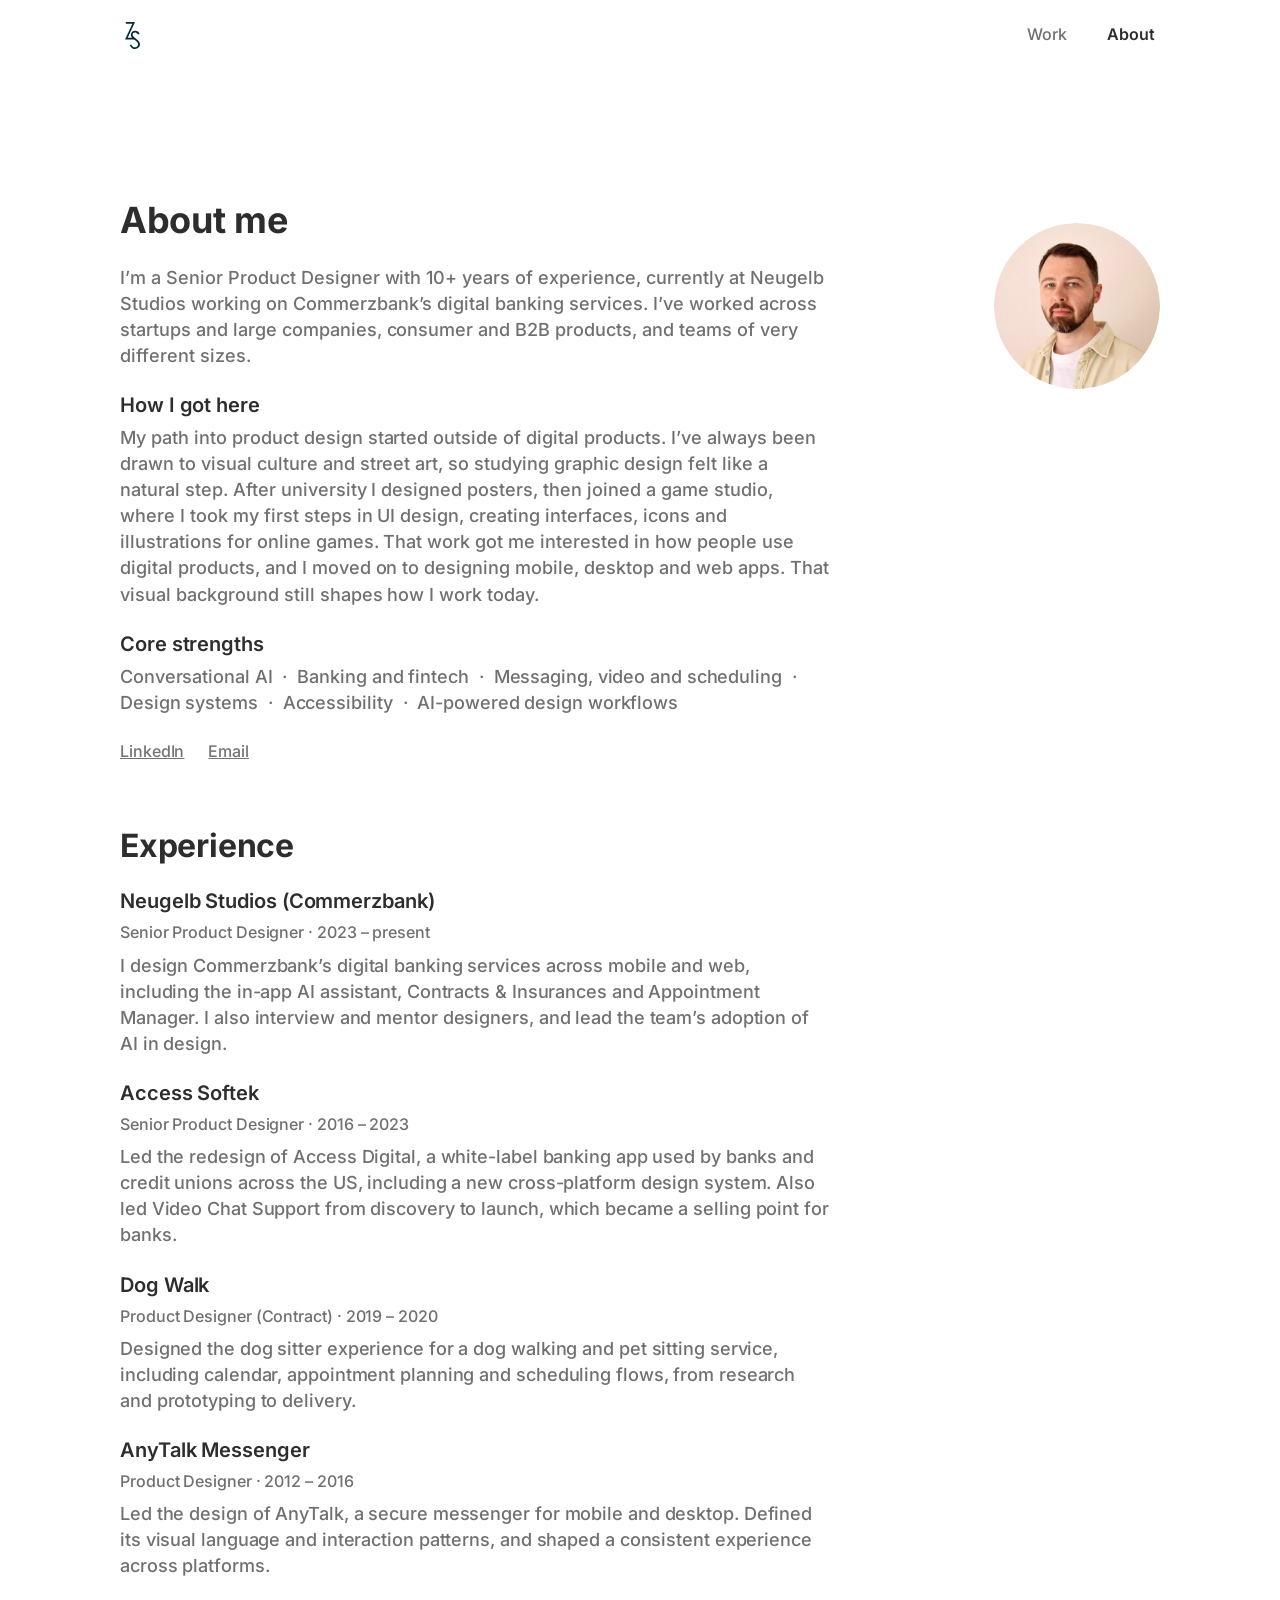
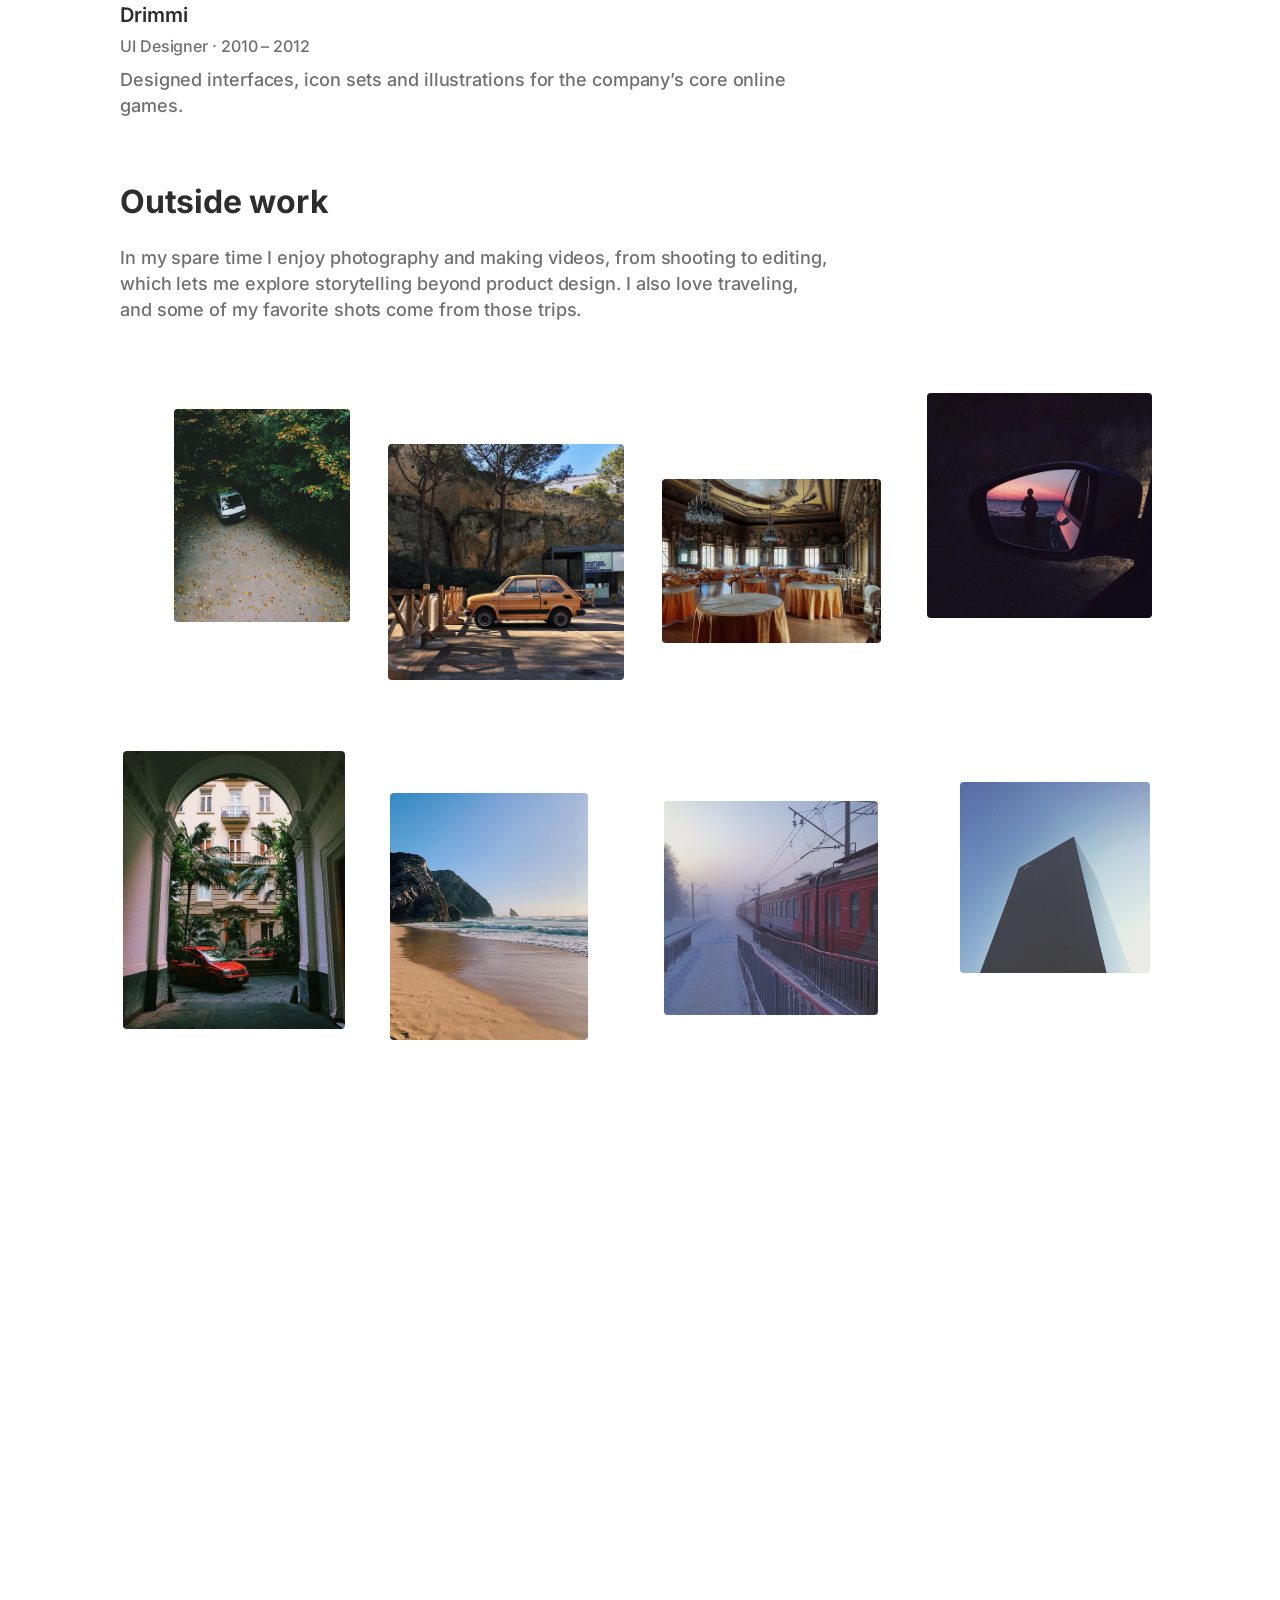
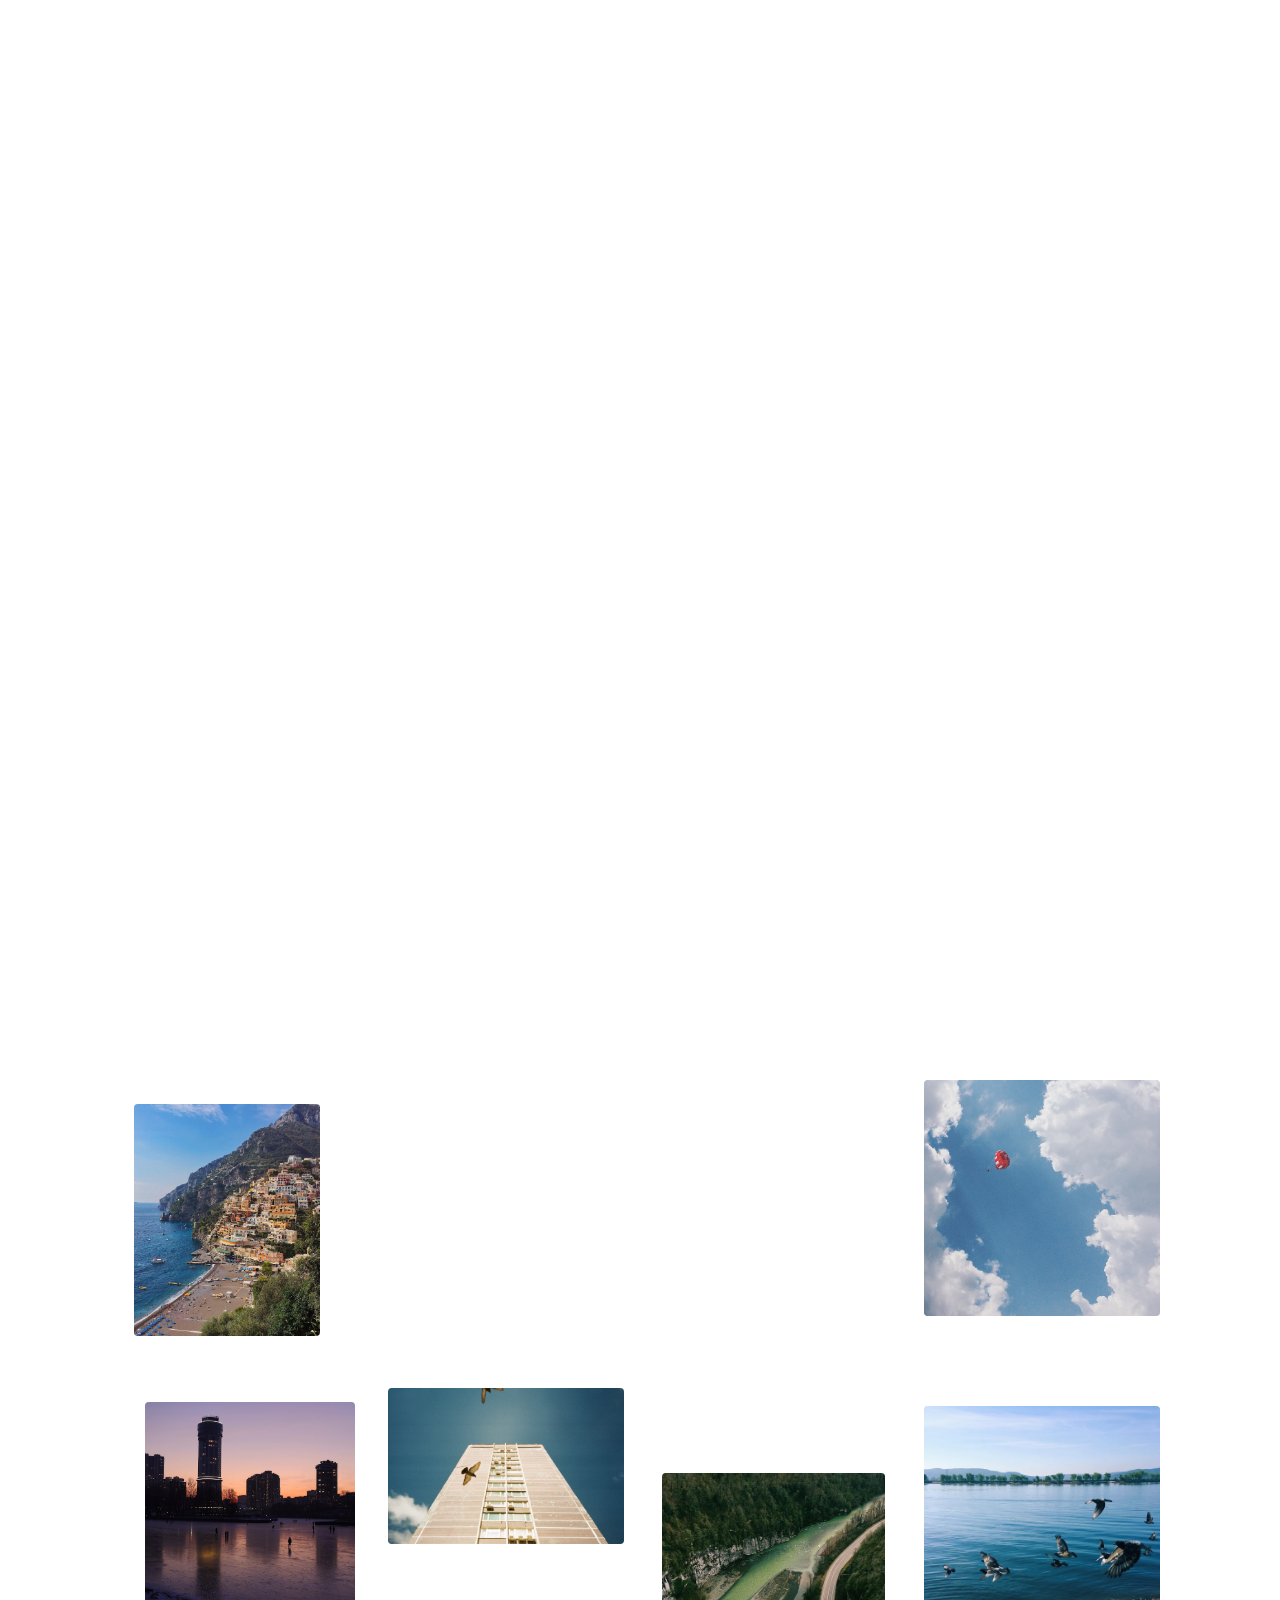
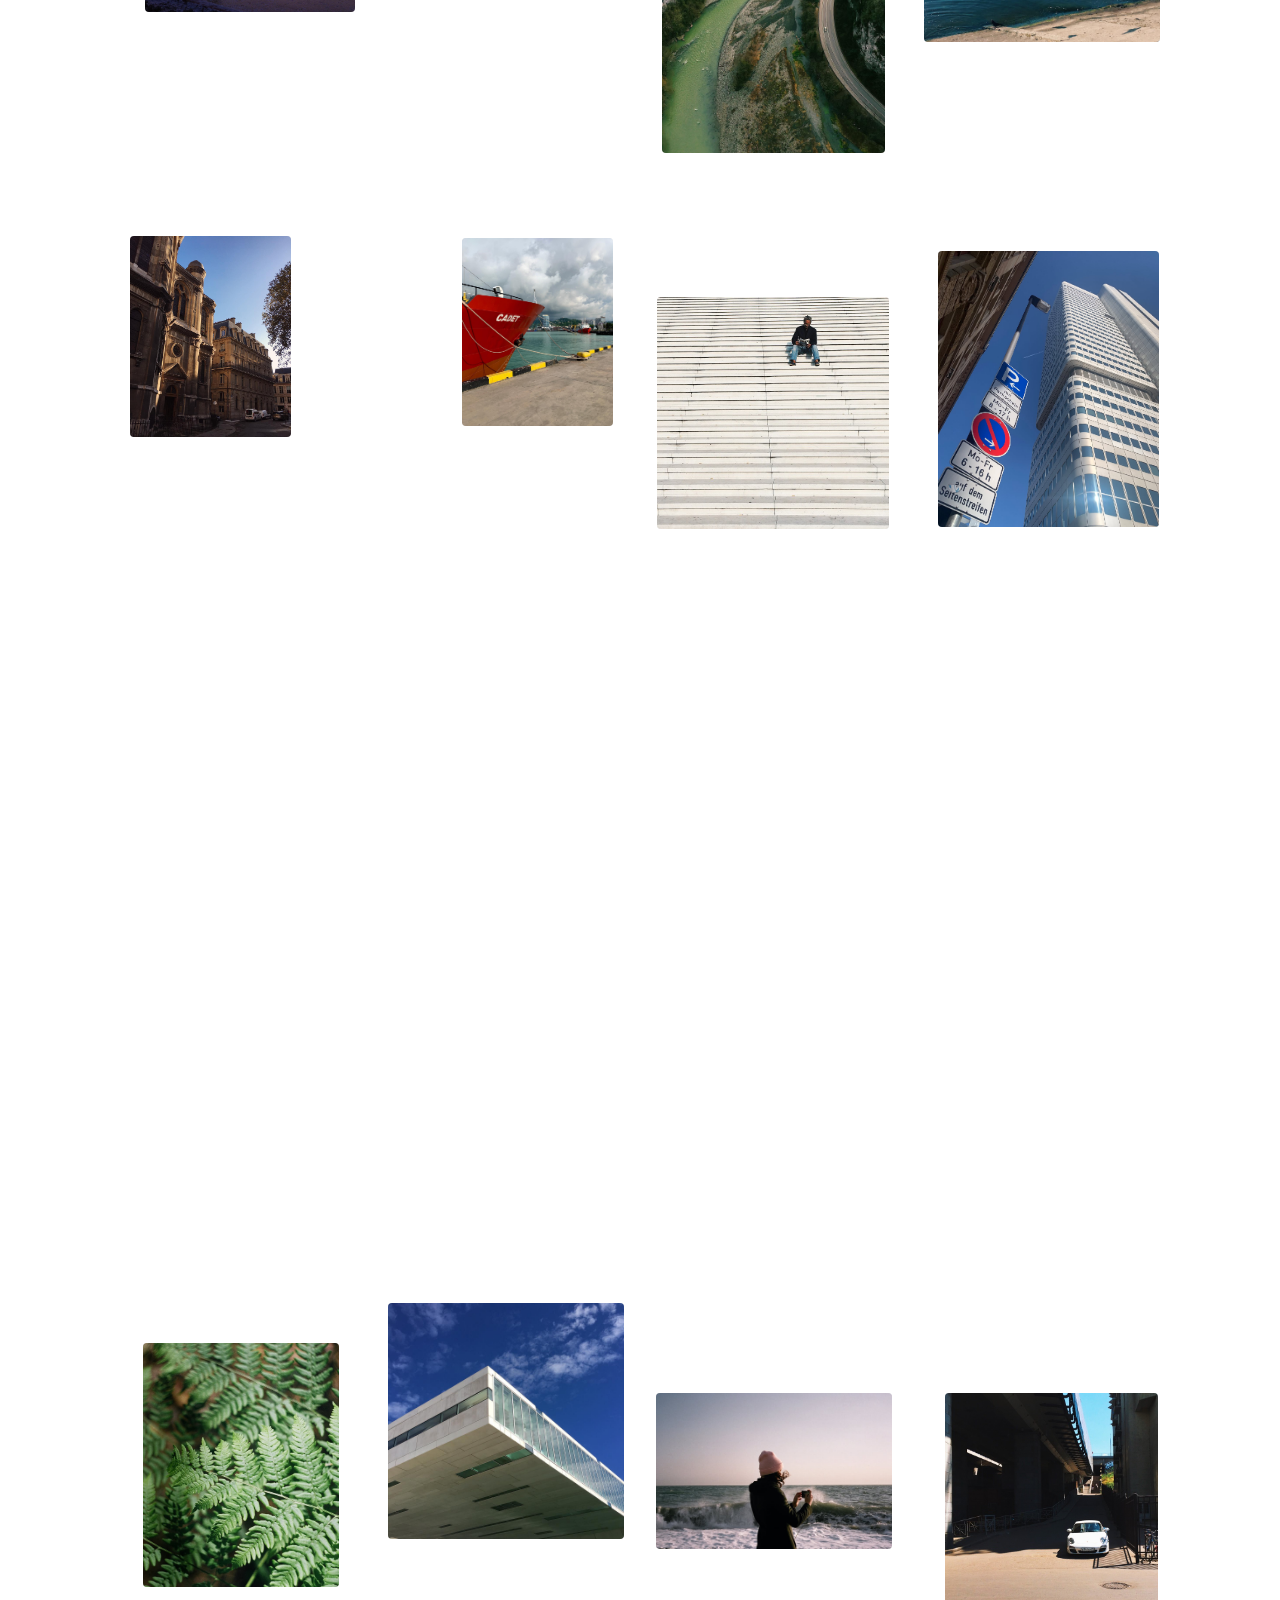
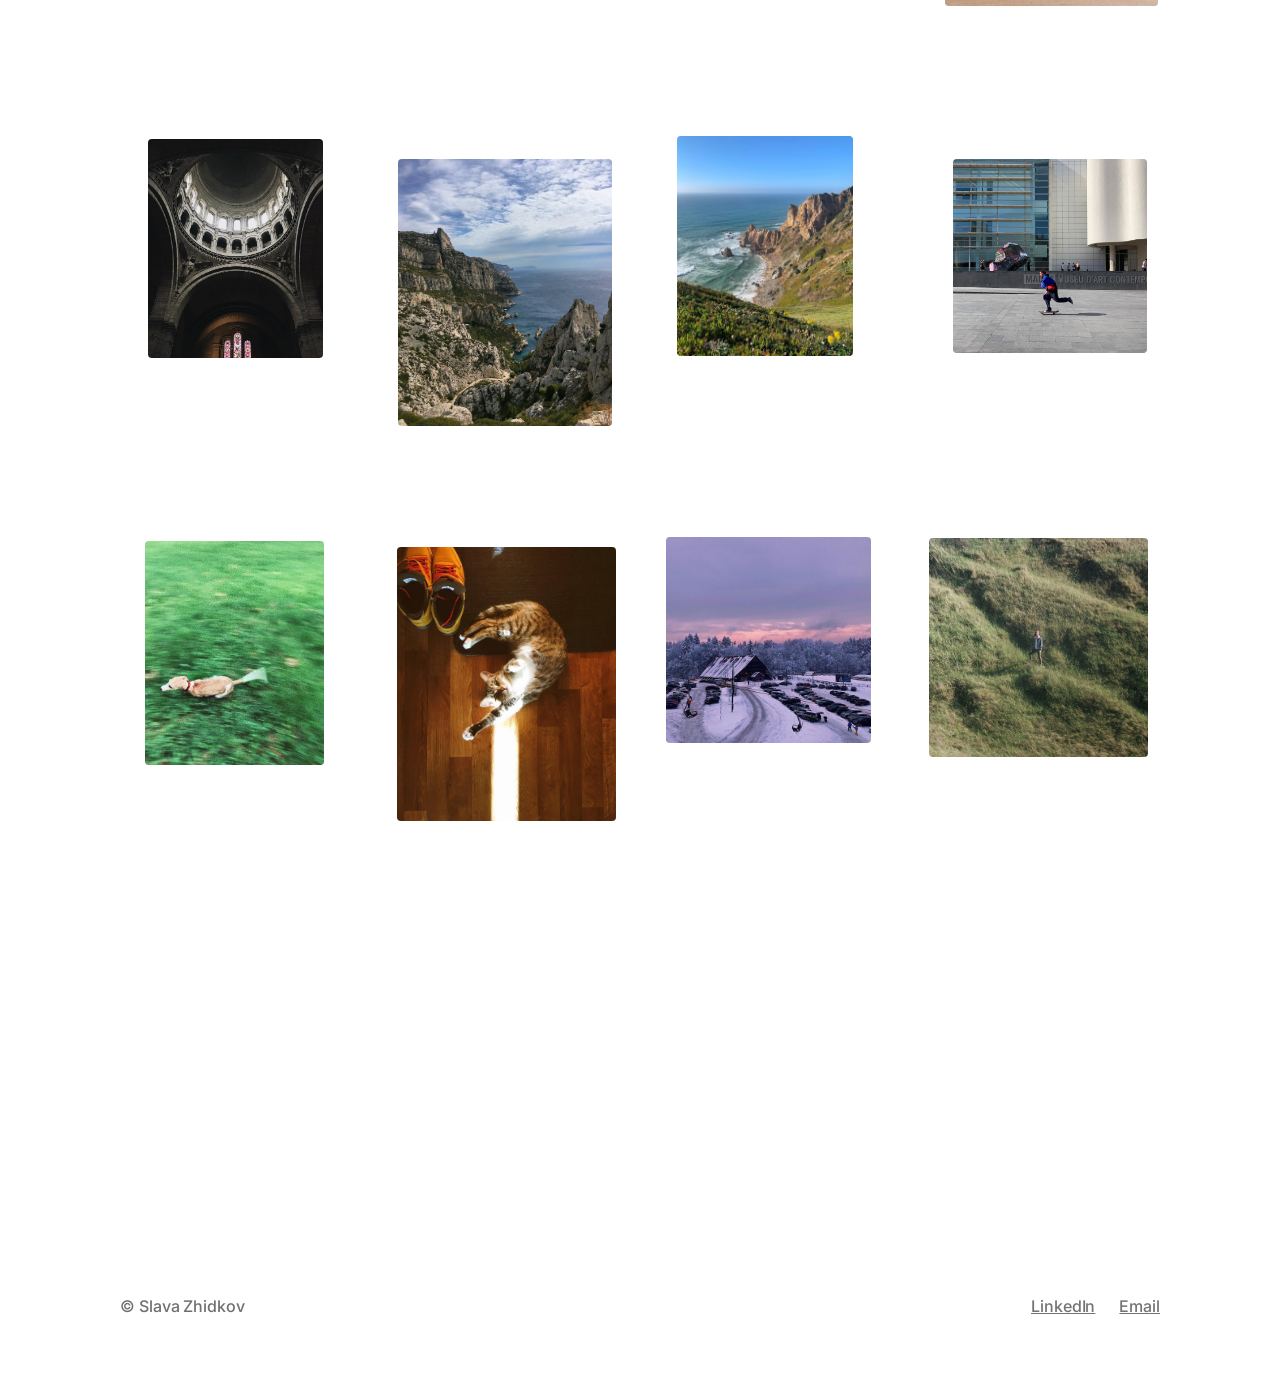
==== commit bf33db8f: "feat: Contact links on About, capitalised job title on home - Add LinkedIn and Email links after Cor" ====
--- a/about.html
+++ b/about.html
@@ -64,6 +64,12 @@
                             <li class="about-strengths__item">AI-powered design workflows</li>
                         </ul>
                     </div>
+                    <!-- Same links as the footer -->
+                    <nav class="footer__links" aria-label="Contact">
+                        <a href="https://www.linkedin.com/in/slavazhidkov/" class="footer__link" target="_blank"
+                            rel="noopener">LinkedIn</a>
+                        <a href="mailto:slastradamus@gmail.com" class="footer__link">Email</a>
+                    </nav>
                 </div>
                 <img src="assets/portrait.png" alt="Slava Zhidkov Portrait" class="about-hero__portrait" />
             </section>
--- a/css/tokens.css
+++ b/css/tokens.css
@@ -27,7 +27,7 @@
 :root {
   /* ── Colors ─────────────────────────────────────────────────────────── */
   --color-primary: #f12d3a;
-  --color-black: #191919;
+  --color-black: #2d2d2d;
   --color-text-secondary: #707070;
   --color-background: #ffffff;
   --color-header-transparent: rgba(255, 255, 255, 0.6);
--- a/css/about.css
+++ b/css/about.css
@@ -324,6 +324,13 @@
     right: 24px;
 }
 
+/* Close button: same round style, in the top right corner */
+.photo-viewer__close {
+    top: 24px;
+    right: 24px;
+    margin-top: 0;
+}
+
 /* Phones: smaller arrows near the bottom, clear of the photo */
 @media (max-width: 799px) {
     .photo-viewer__arrow {
@@ -340,6 +347,12 @@
 
     .photo-viewer__arrow--next {
         right: 16px;
+    }
+
+    .photo-viewer__close {
+        top: 16px;
+        right: 16px;
+        bottom: auto;
     }
 }
 
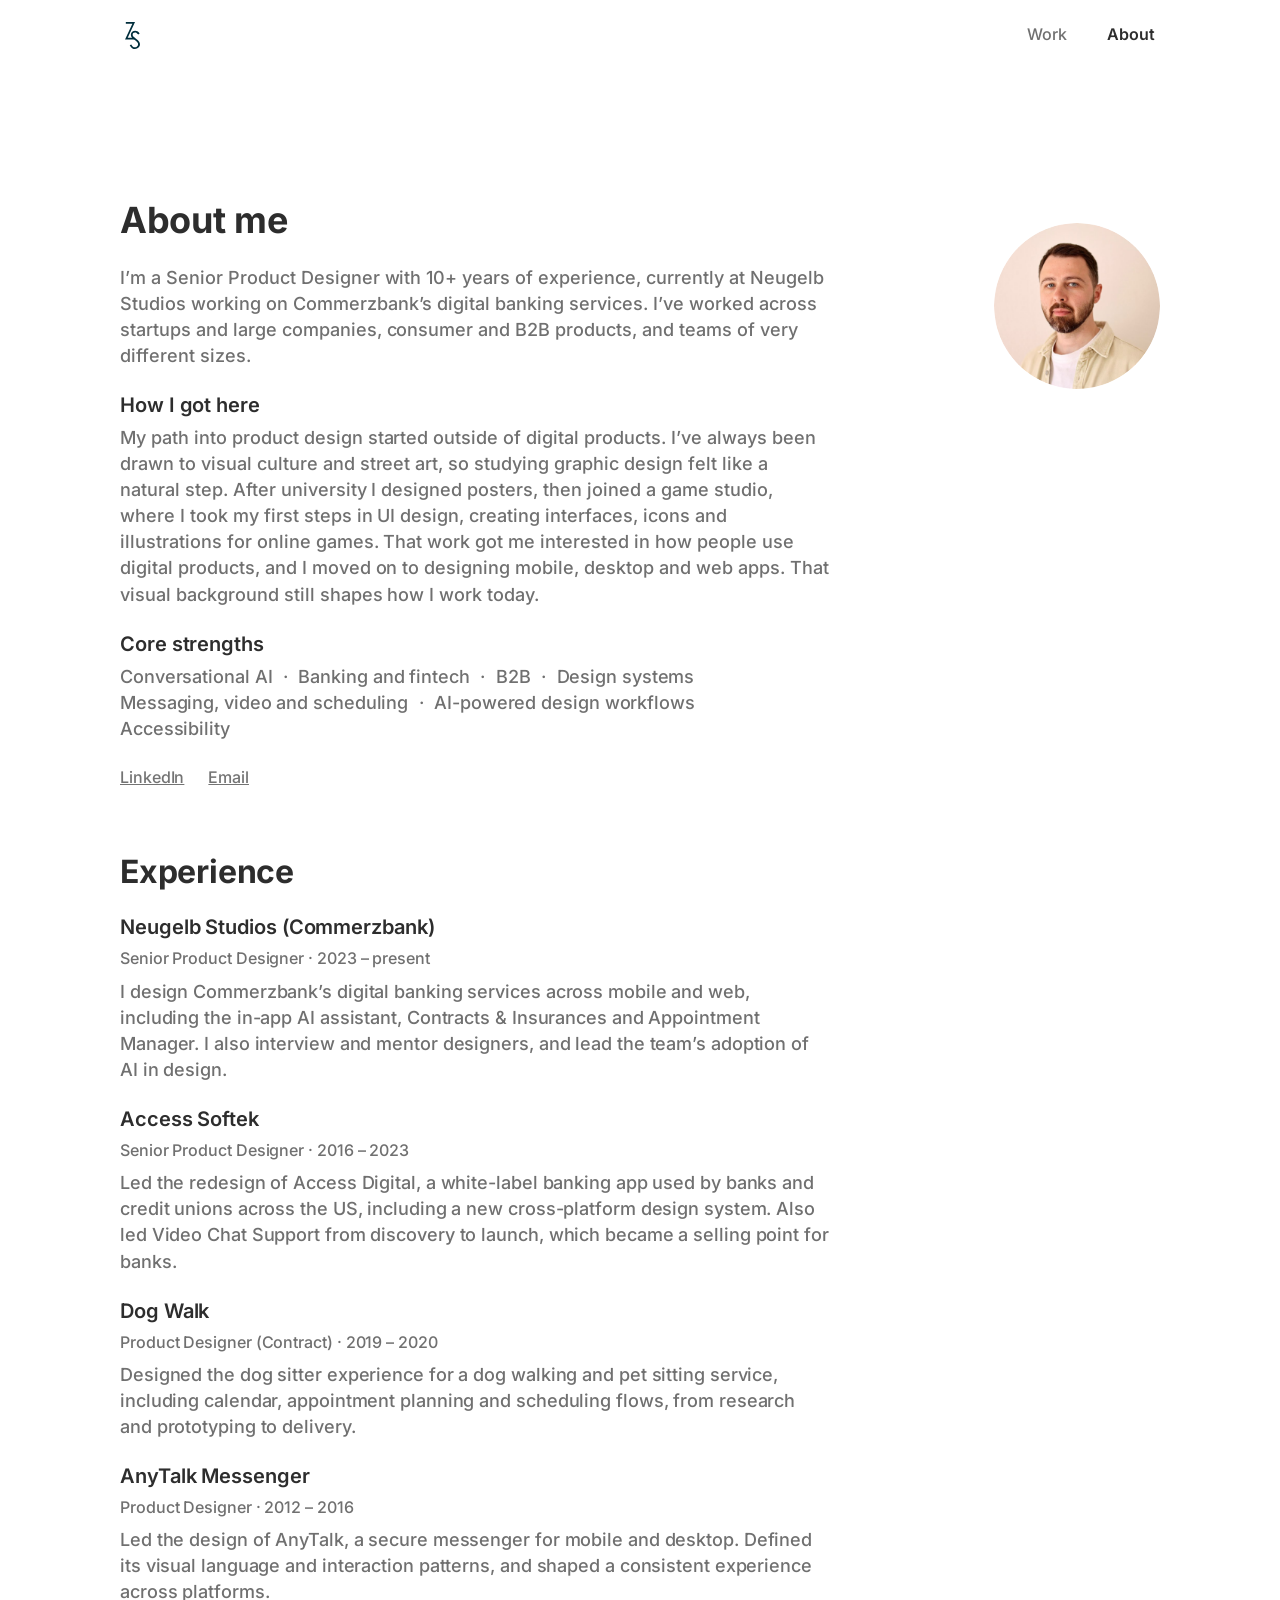
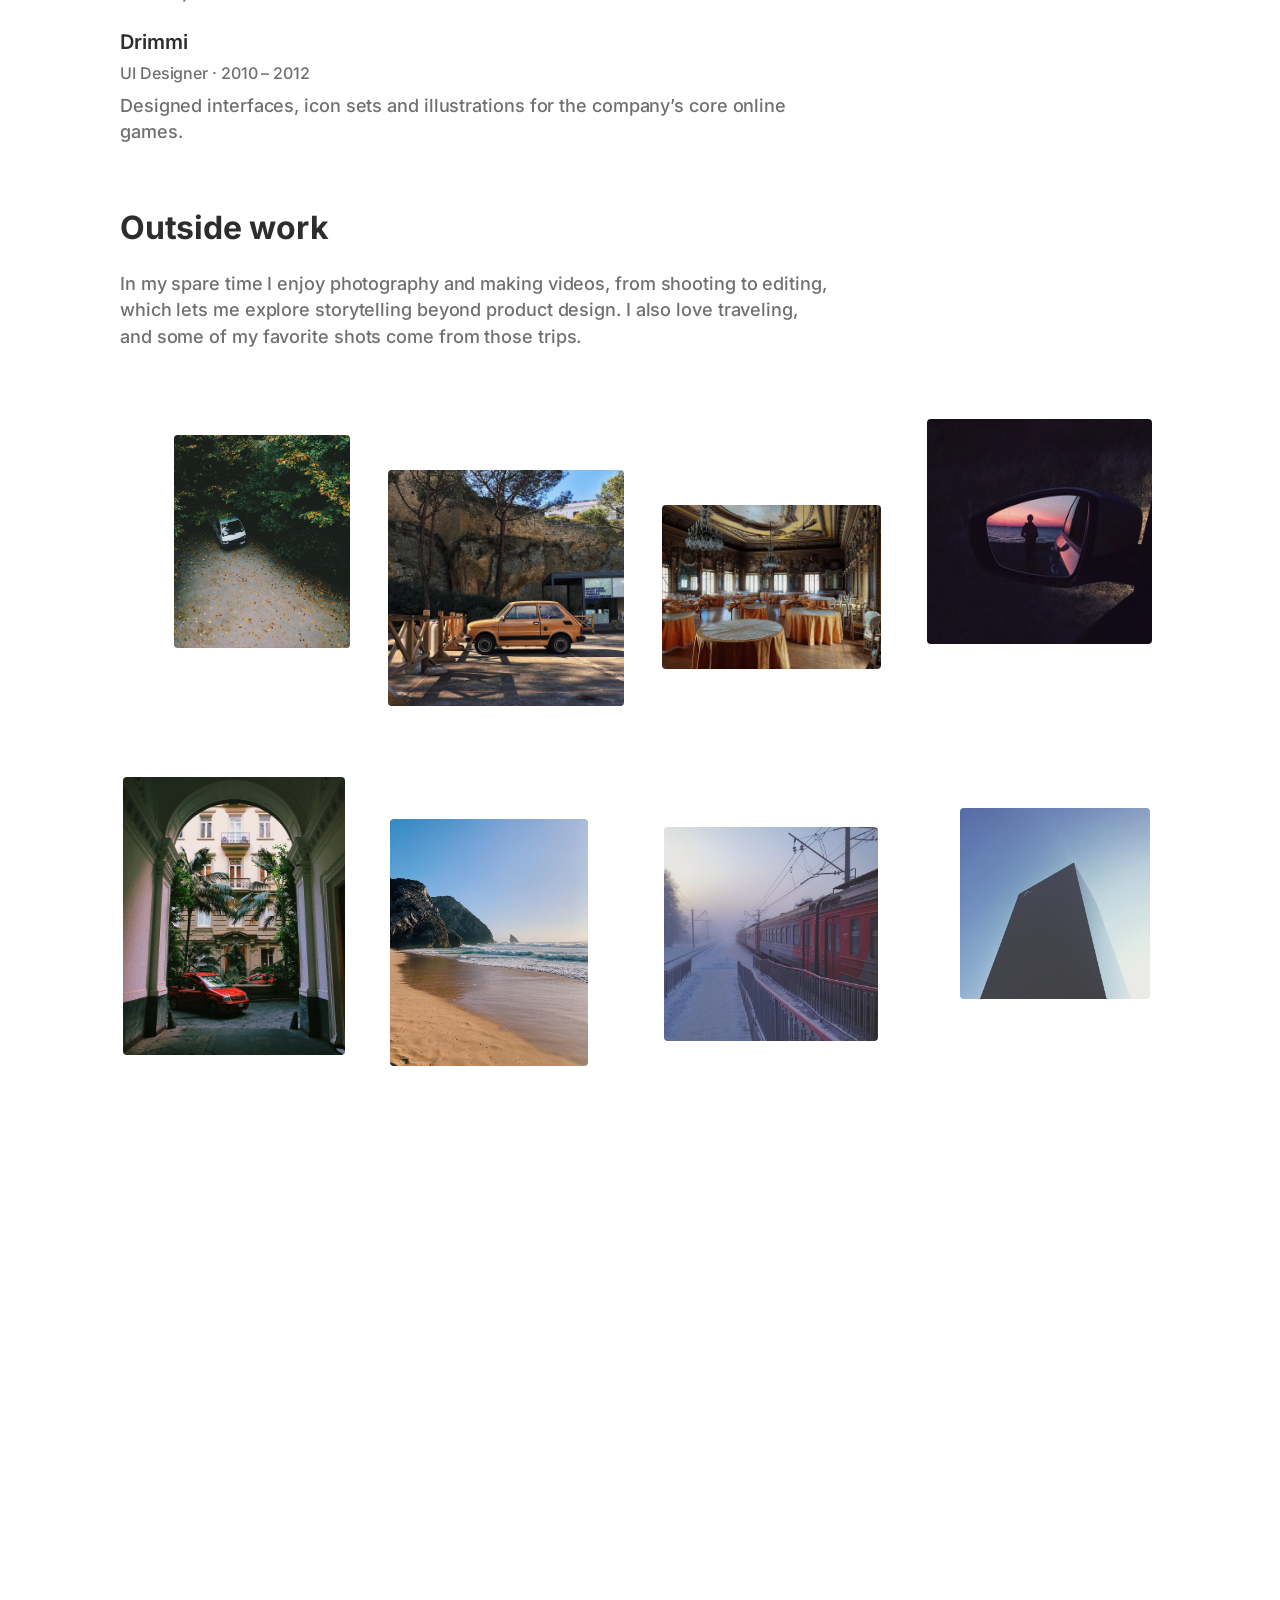
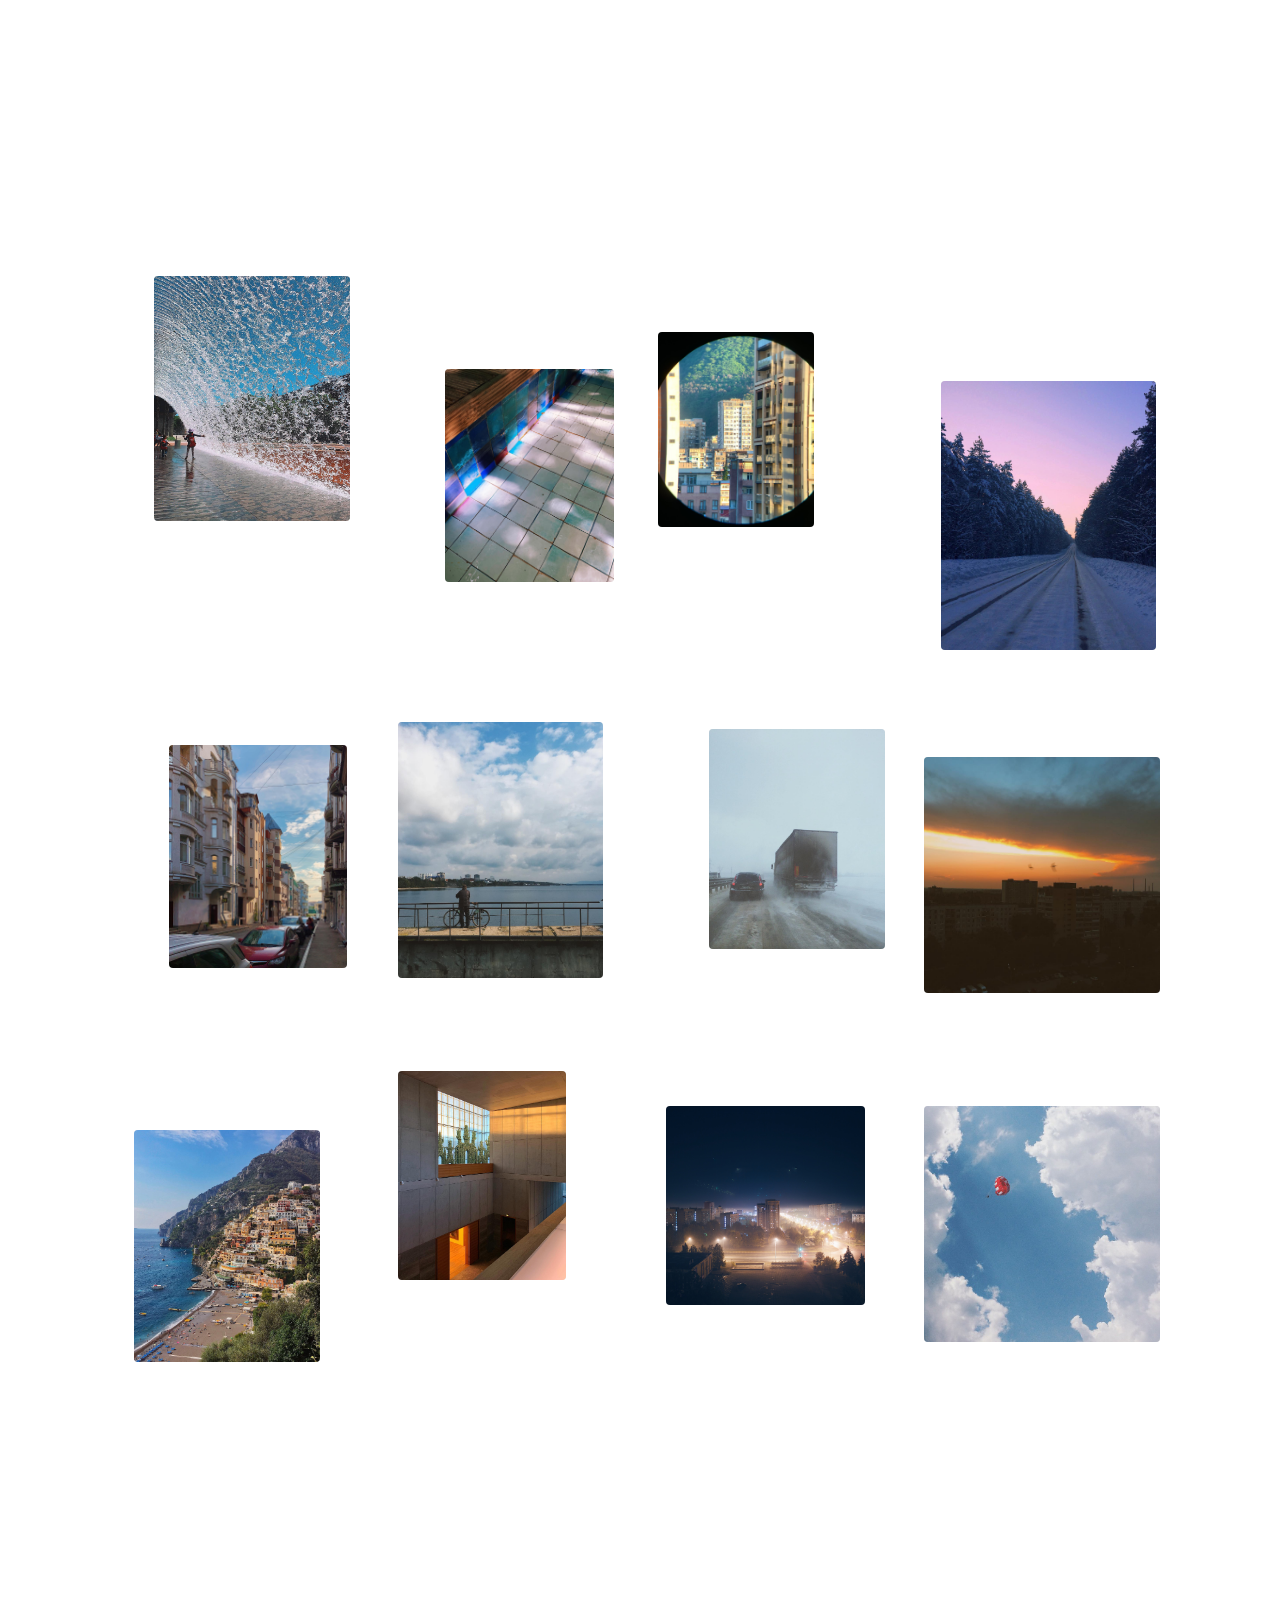
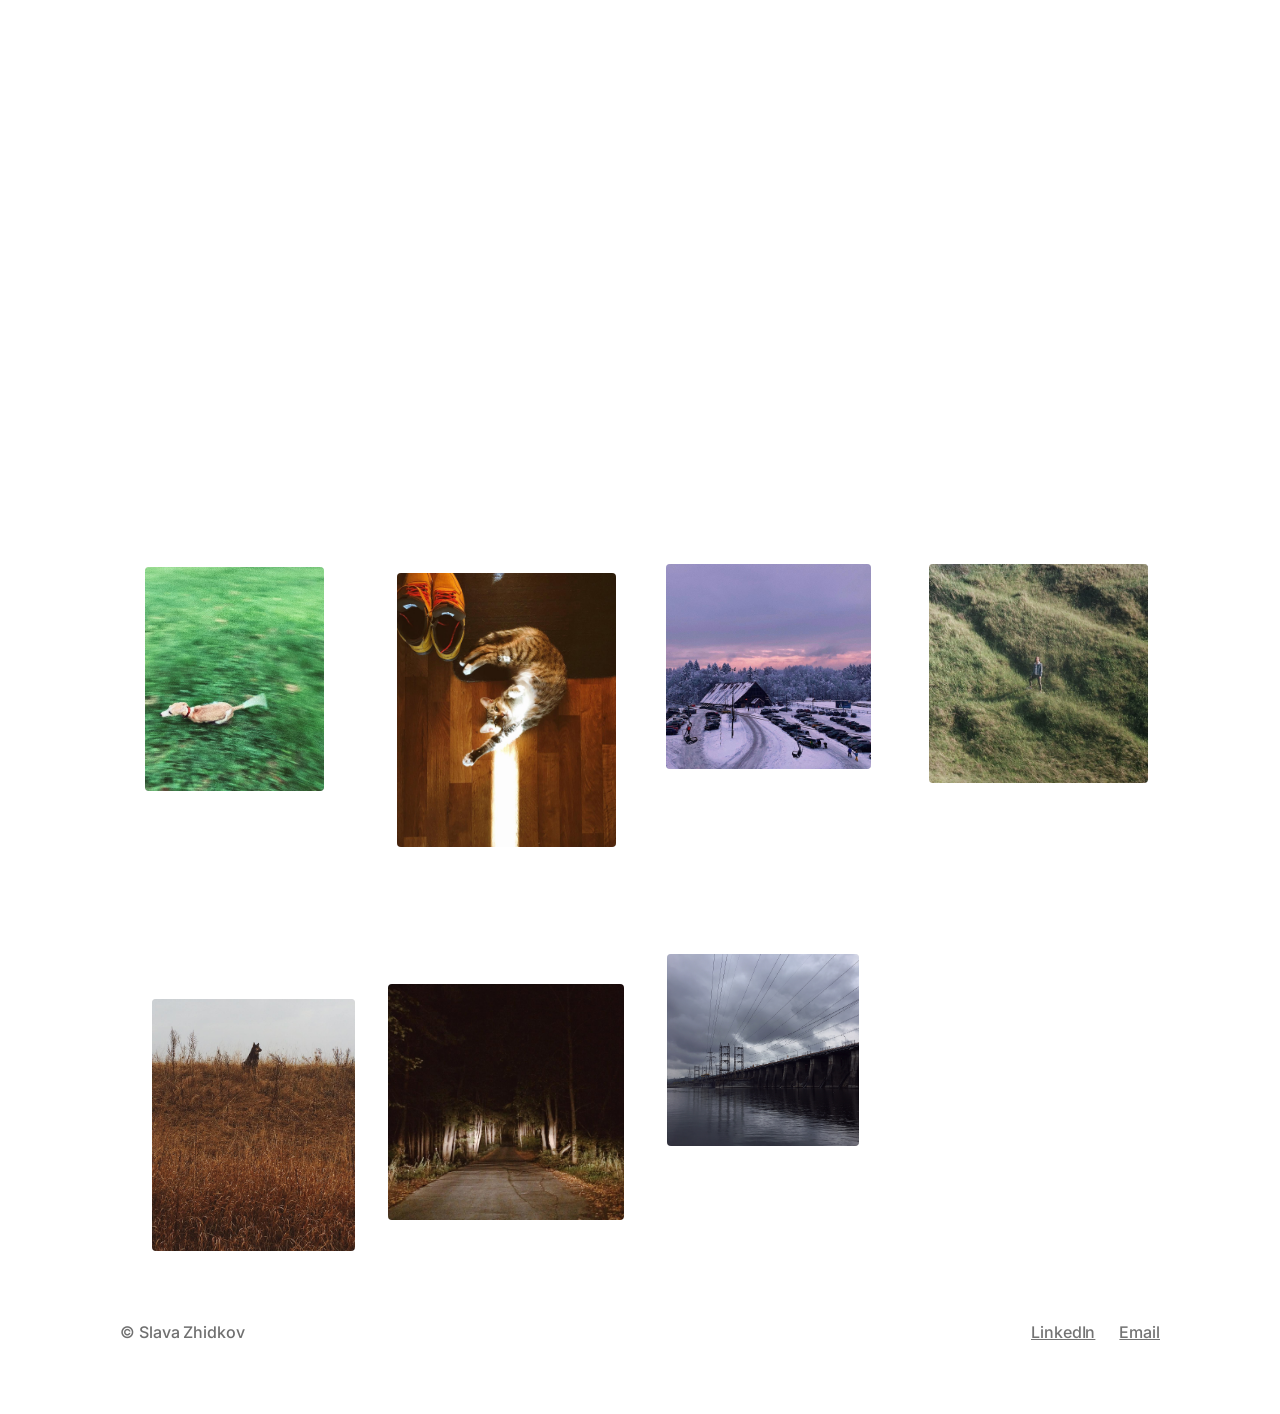
==== commit 0972ea45: "feat: Core strengths order and line-end dots, normal cursor on photos - Core strengths: new order, a" ====
--- a/about.html
+++ b/about.html
@@ -58,10 +58,11 @@
                         <ul class="about-strengths">
                             <li class="about-strengths__item">Conversational AI</li>
                             <li class="about-strengths__item">Banking and fintech</li>
+                            <li class="about-strengths__item">B2B</li>
+                            <li class="about-strengths__item">Design systems</li>
                             <li class="about-strengths__item">Messaging, video and scheduling</li>
-                            <li class="about-strengths__item">Design systems</li>
+                            <li class="about-strengths__item">AI-powered design workflows</li>
                             <li class="about-strengths__item">Accessibility</li>
-                            <li class="about-strengths__item">AI-powered design workflows</li>
                         </ul>
                     </div>
                     <!-- Same links as the footer -->
--- a/css/about.css
+++ b/css/about.css
@@ -67,9 +67,13 @@
 }
 
 /* Grey text next to the portrait: 10% narrower than its column (709px of 788px) */
-.about-hero__text,
+.about-hero__text {
+    max-width: 90%;
+}
+
+/* Core strengths gets the same width, plus the clipped dot strip (see below) */
 .about-strengths {
-    max-width: 90%;
+    max-width: calc(90% + var(--strength-dot));
 }
 
 /* 40px + the 24px padding under the last item above = 64px */
@@ -120,12 +124,17 @@
 }
 
 /* ── Core strengths: one line of tags separated by dots ────────────────── */
+/* Each dot sits before its item. The list is shifted left by one dot and that
+   strip is clipped, which hides the dot at the start of every line, so no
+   line starts or ends with a dot however the items wrap. */
 .about-strengths {
+    --strength-dot: 26px;
     display: flex;
     flex-wrap: wrap;
     list-style: none;
     padding: 0;
-    margin: 0;
+    margin: 0 0 0 calc(var(--strength-dot) * -1);
+    clip-path: inset(0 0 0 var(--strength-dot));
     font-size: var(--body2-size);
     font-weight: var(--body2-weight);
     line-height: var(--body2-line-height);
@@ -133,9 +142,11 @@
     color: var(--color-text-secondary);
 }
 
-.about-strengths__item:not(:last-child)::after {
+.about-strengths__item::before {
     content: "·";
-    margin: 0 10px;
+    display: inline-block;
+    width: var(--strength-dot);
+    text-align: center;
 }
 
 /* ── Experience ────────────────────────────────────────────────────────── */
@@ -203,7 +214,7 @@
     border-radius: 4px;
     overflow: hidden;
     background: var(--color-divider);
-    cursor: zoom-in;
+    cursor: default;
     box-shadow: 0 calc(var(--lift) * 20px) calc(var(--lift) * 40px)
         rgba(0, 0, 0, calc(var(--lift) * 0.225));
 }
@@ -255,7 +266,7 @@
     align-items: center;
     justify-content: center;
     background: rgba(17, 17, 17, 0);
-    cursor: zoom-out;
+    cursor: default;
     transition: background-color 0.35s ease;
 }
 
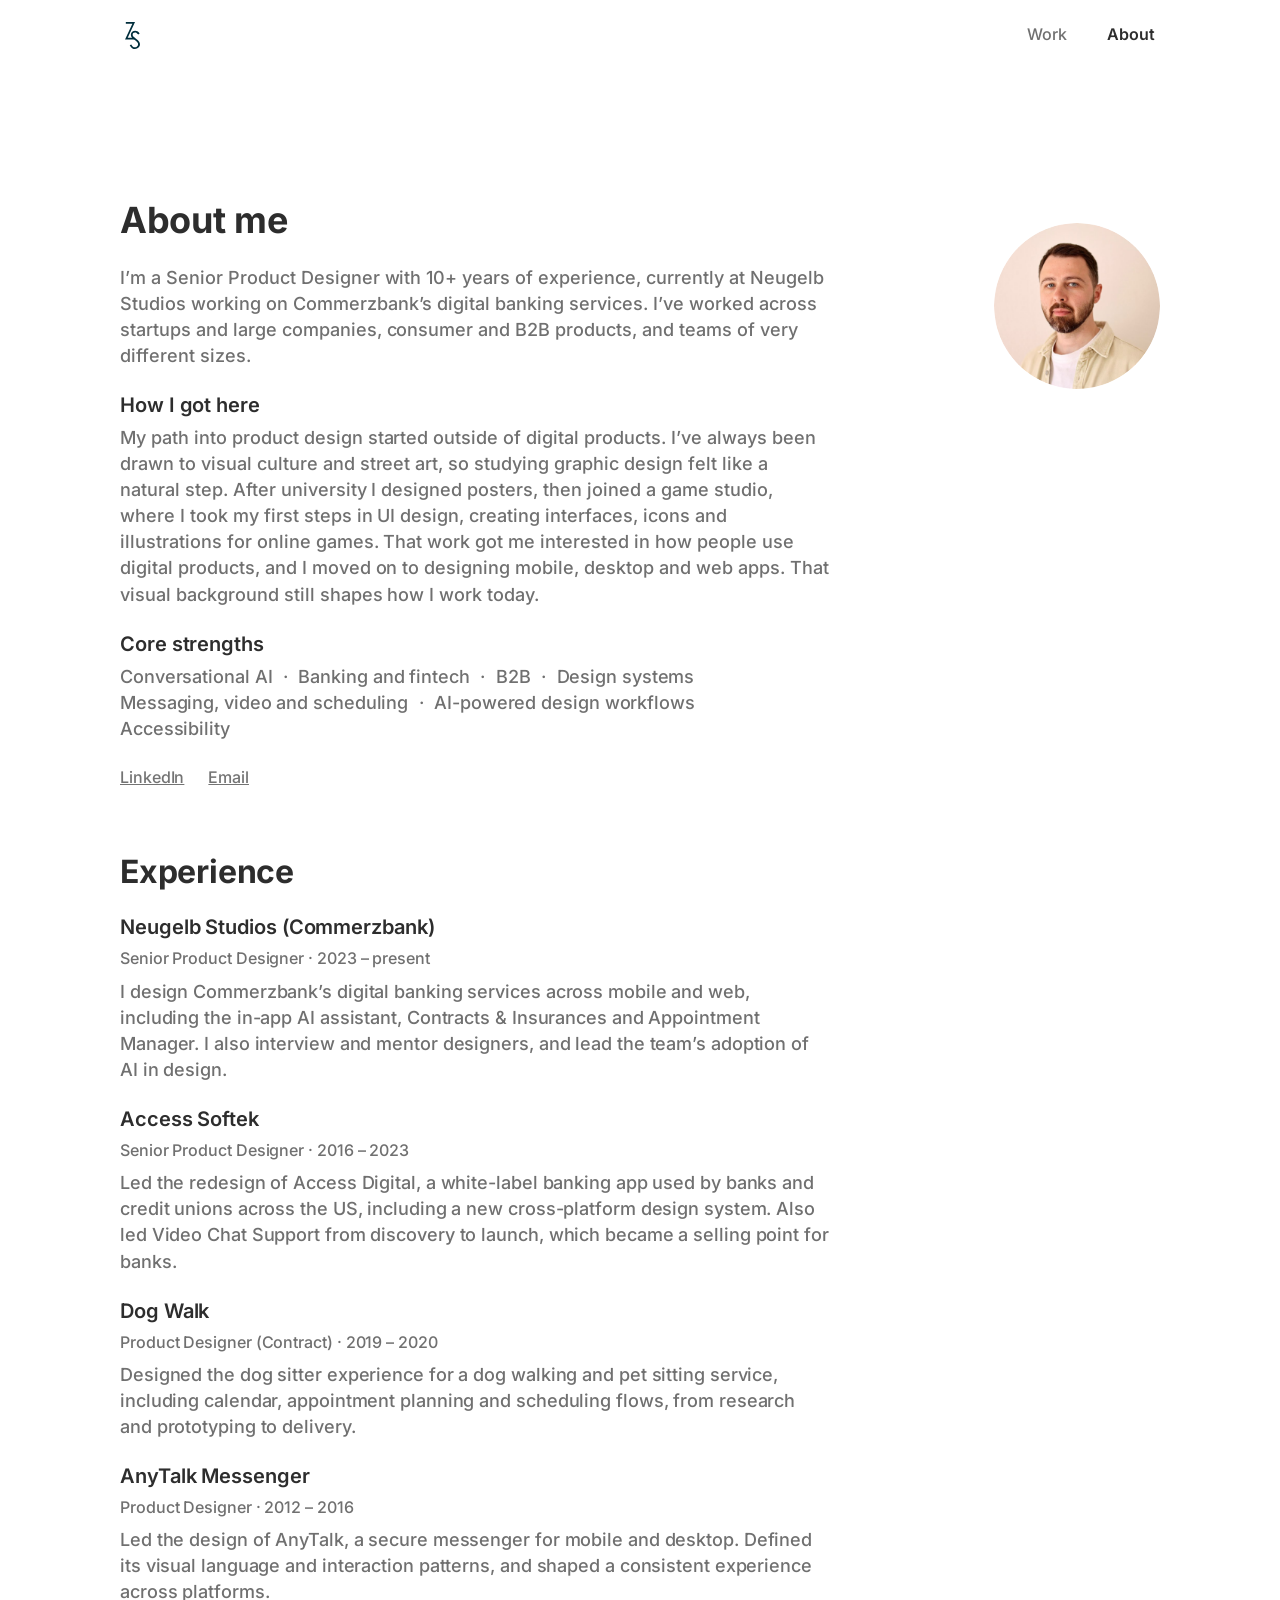
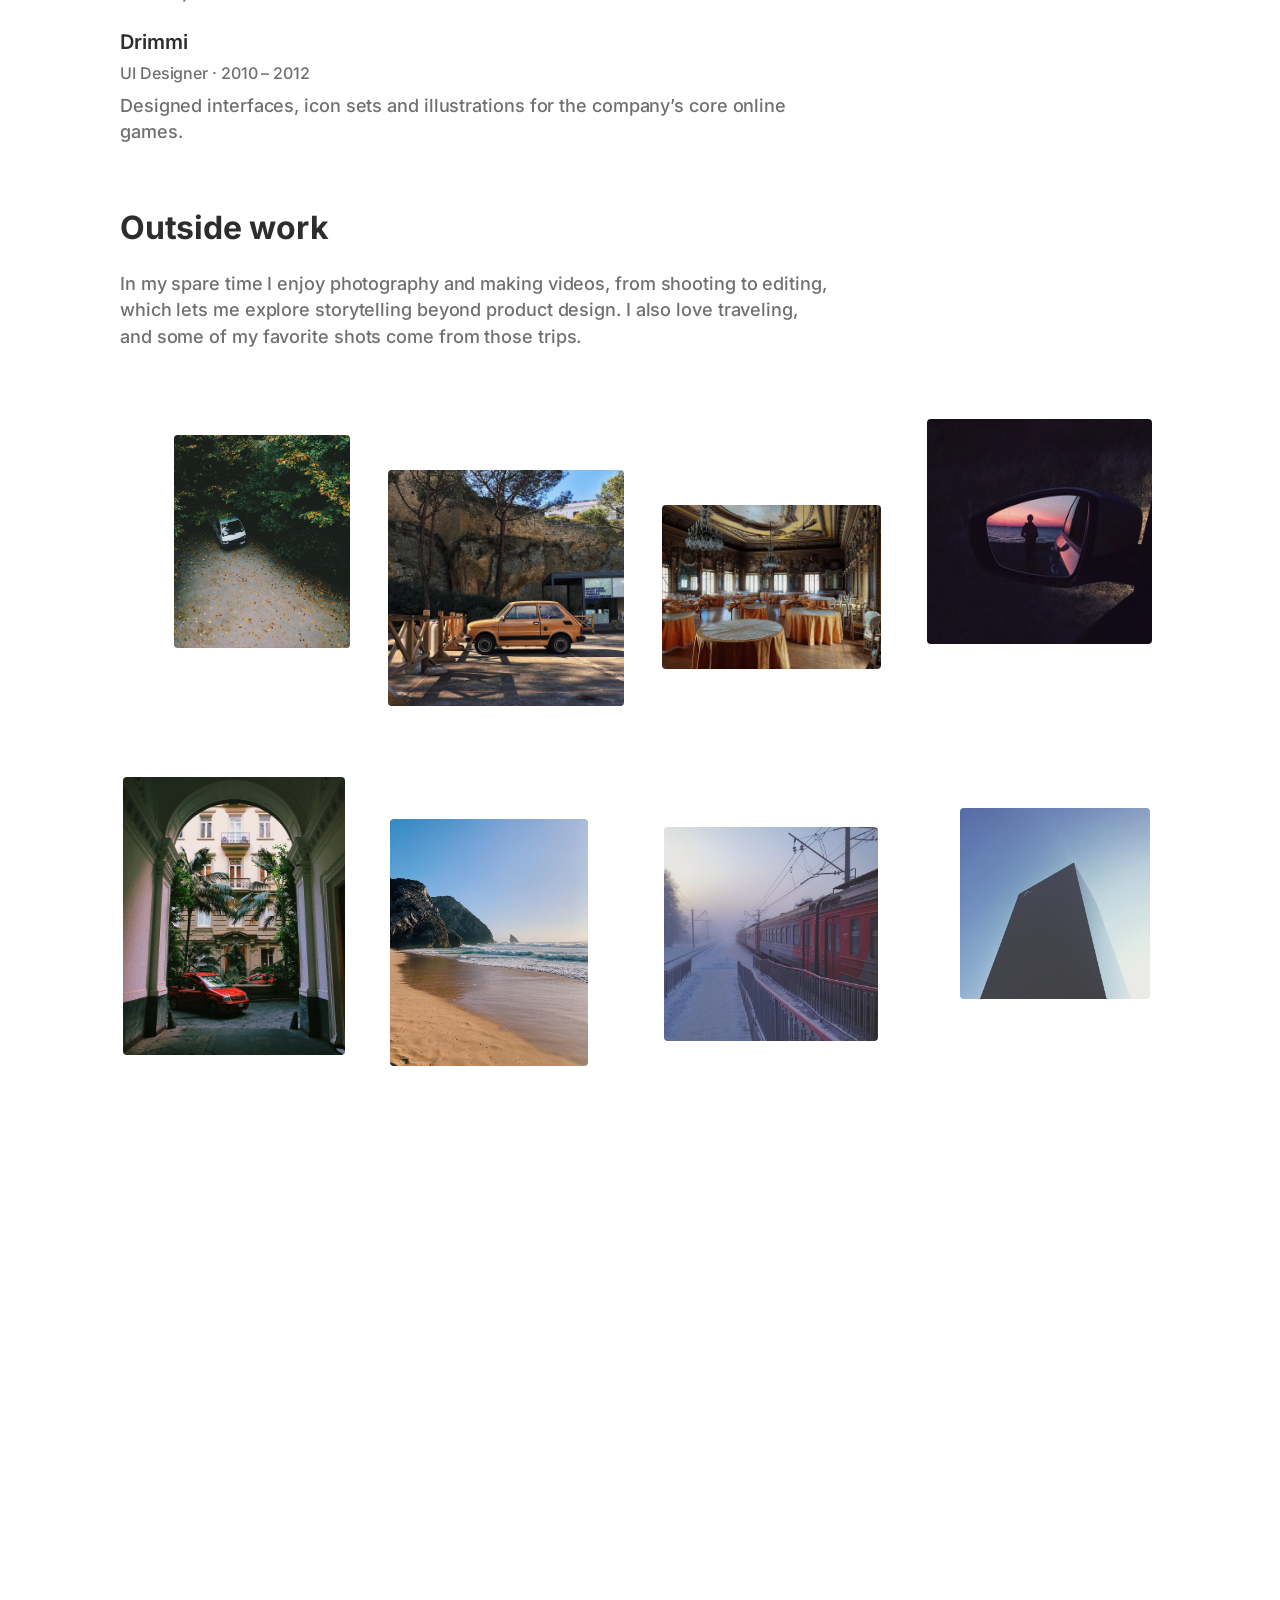
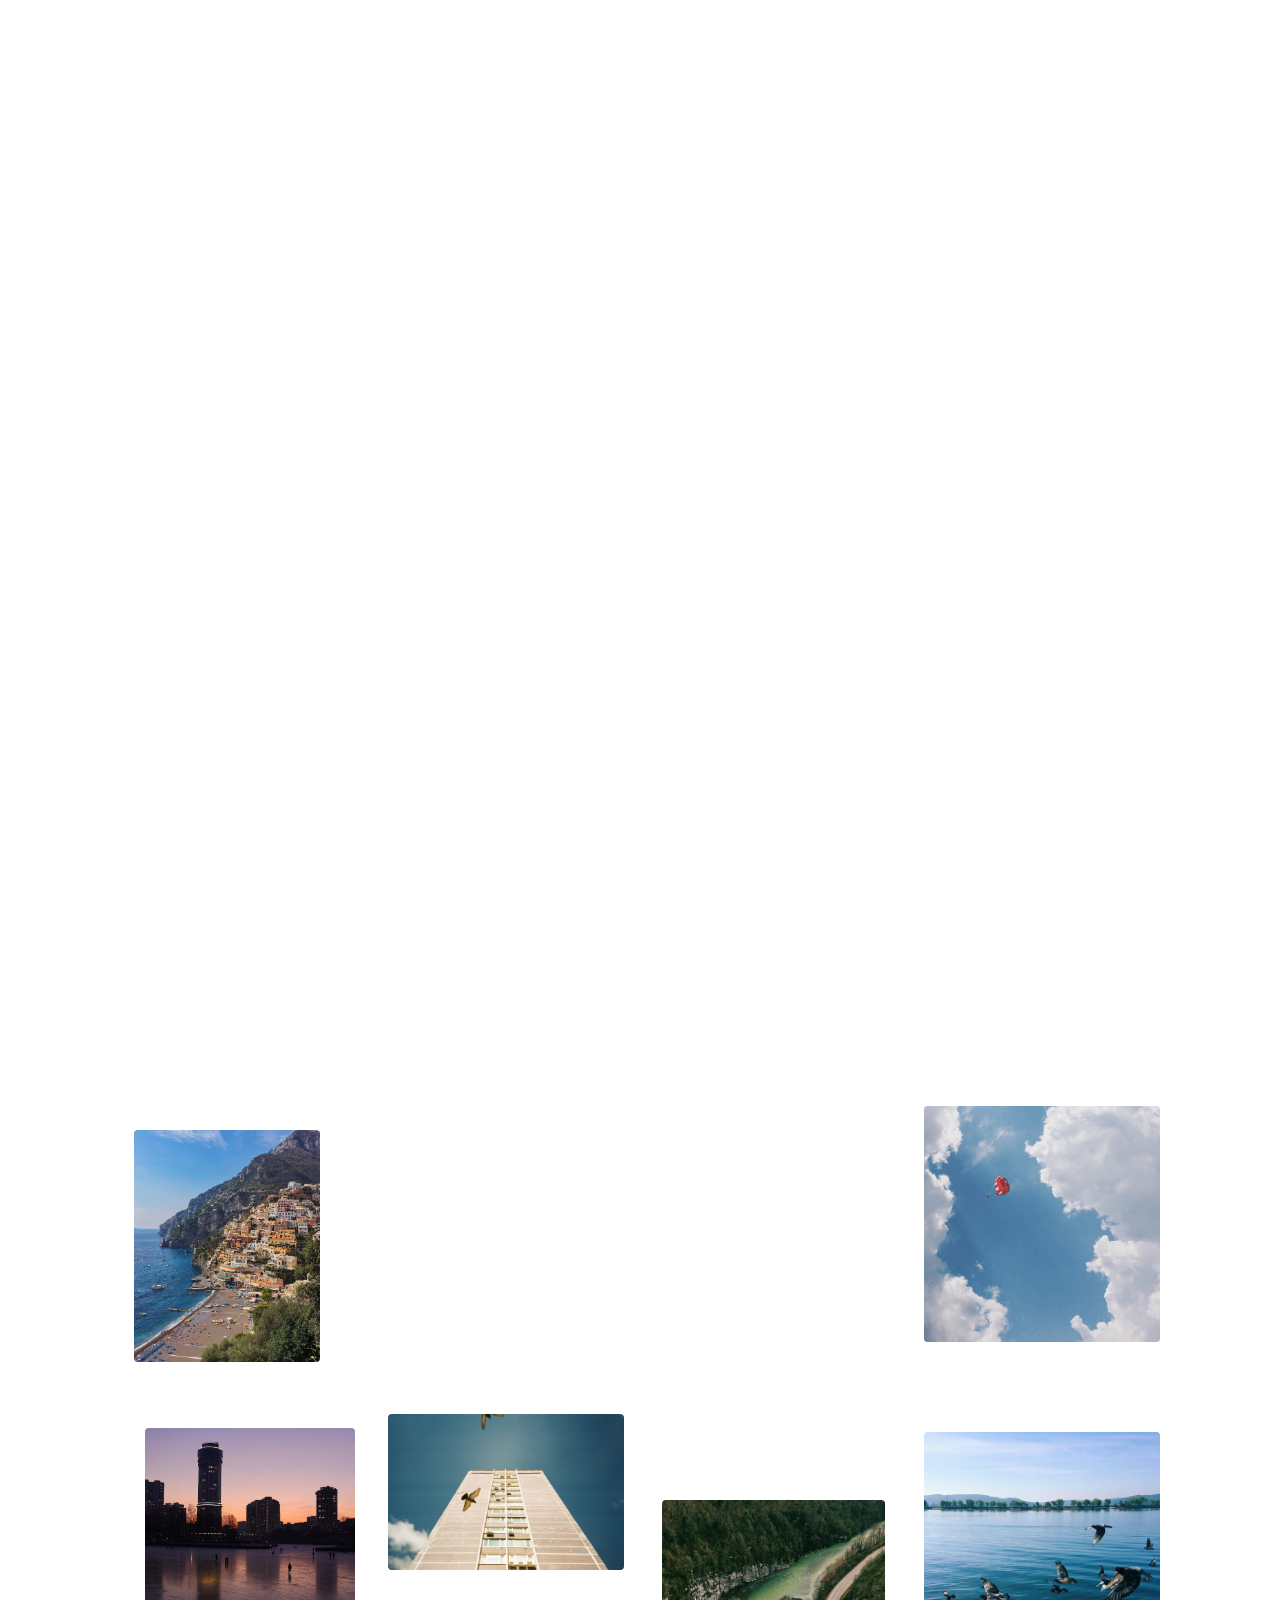
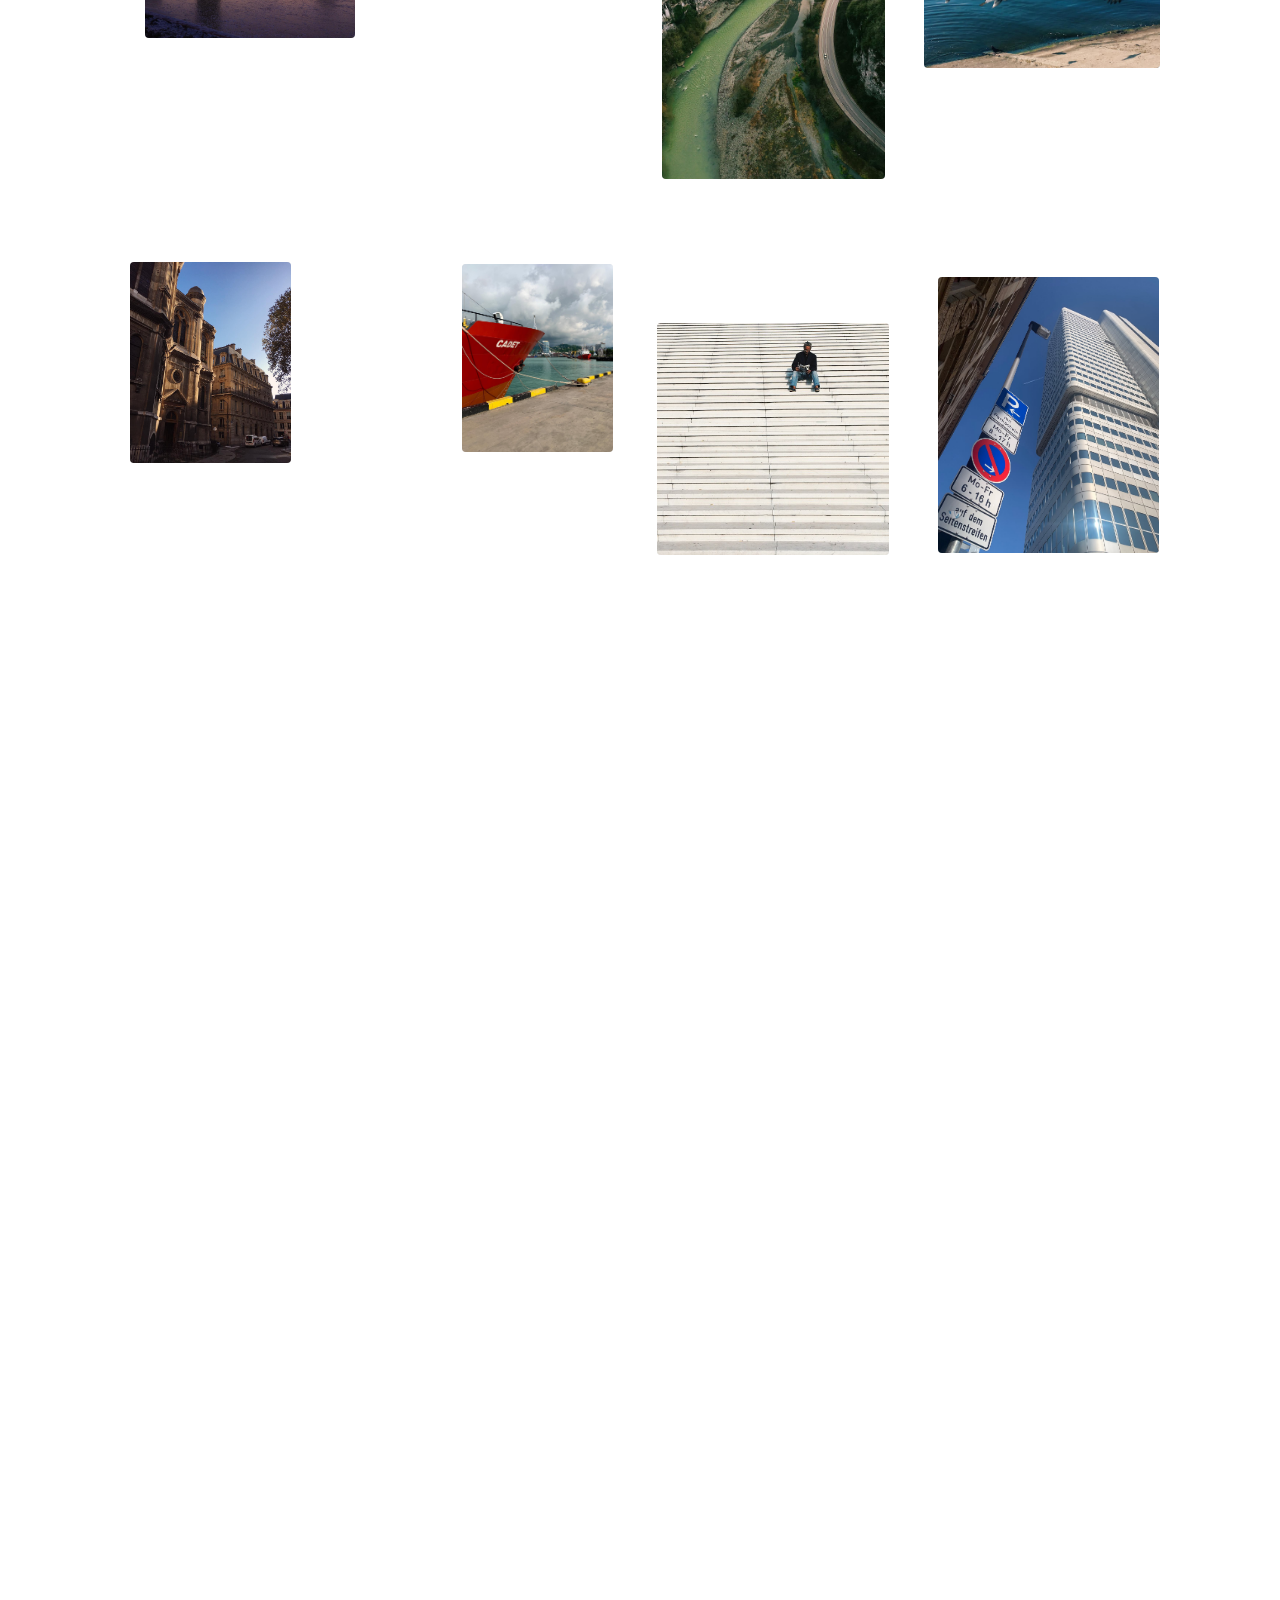
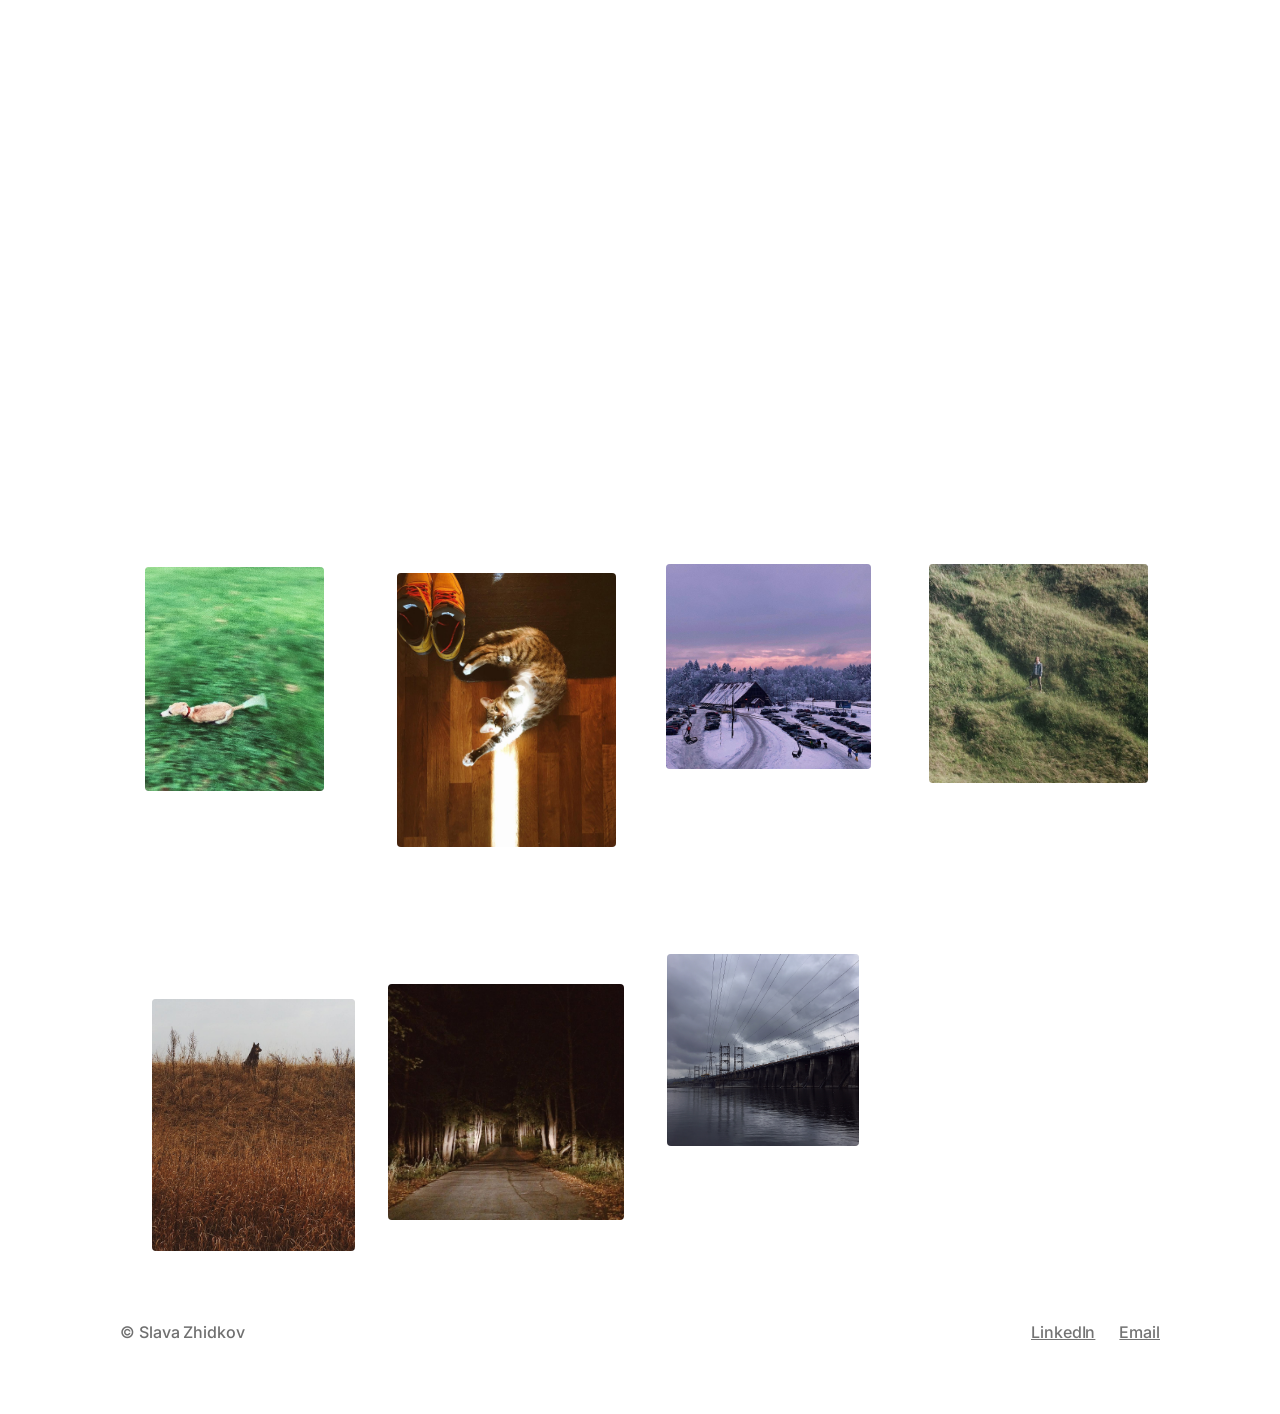
==== commit f80cd4c5: "feat: Add Google Analytics tag to all pages Co-Authored-By: Claude Opus 5.5 <noreply@anthropic.com>" ====
--- a/about.html
+++ b/about.html
@@ -4,6 +4,15 @@
 <head>
     <meta charset="UTF-8" />
     <meta name="viewport" content="width=device-width, initial-scale=1.0" />
+
+  <!-- Google Analytics -->
+  <script async src="https://www.googletagmanager.com/gtag/js?id=G-SB3TS0MCTQ"></script>
+  <script>
+    window.dataLayer = window.dataLayer || [];
+    function gtag() { dataLayer.push(arguments); }
+    gtag("js", new Date());
+    gtag("config", "G-SB3TS0MCTQ");
+  </script>
     <title>About — Slava Zhidkov</title>
     <meta name="description"
         content="Product designer with over 10 years of experience designing complex, high-impact digital products." />
--- a/css/styles.css
+++ b/css/styles.css
@@ -325,11 +325,12 @@
     color: var(--color-text-secondary);
 }
 
+/* Same size as the years on the project cards */
 .experience__year {
-    font-size: var(--body2-size);
-    font-weight: var(--body2-weight);
-    line-height: var(--body2-line-height);
-    letter-spacing: -0.0162px;
+    font-size: var(--body3-size);
+    font-weight: var(--body3-weight);
+    line-height: var(--body3-line-height);
+    letter-spacing: -0.0128px;
     color: var(--color-text-secondary);
     text-align: right;
     white-space: nowrap;
@@ -480,11 +481,6 @@
         font-size: 16px;
     }
 
-    .experience__year {
-        font-size: 16px;
-        letter-spacing: -0.0128px;
-    }
-
     .footer {
         padding: 64px;
     }
